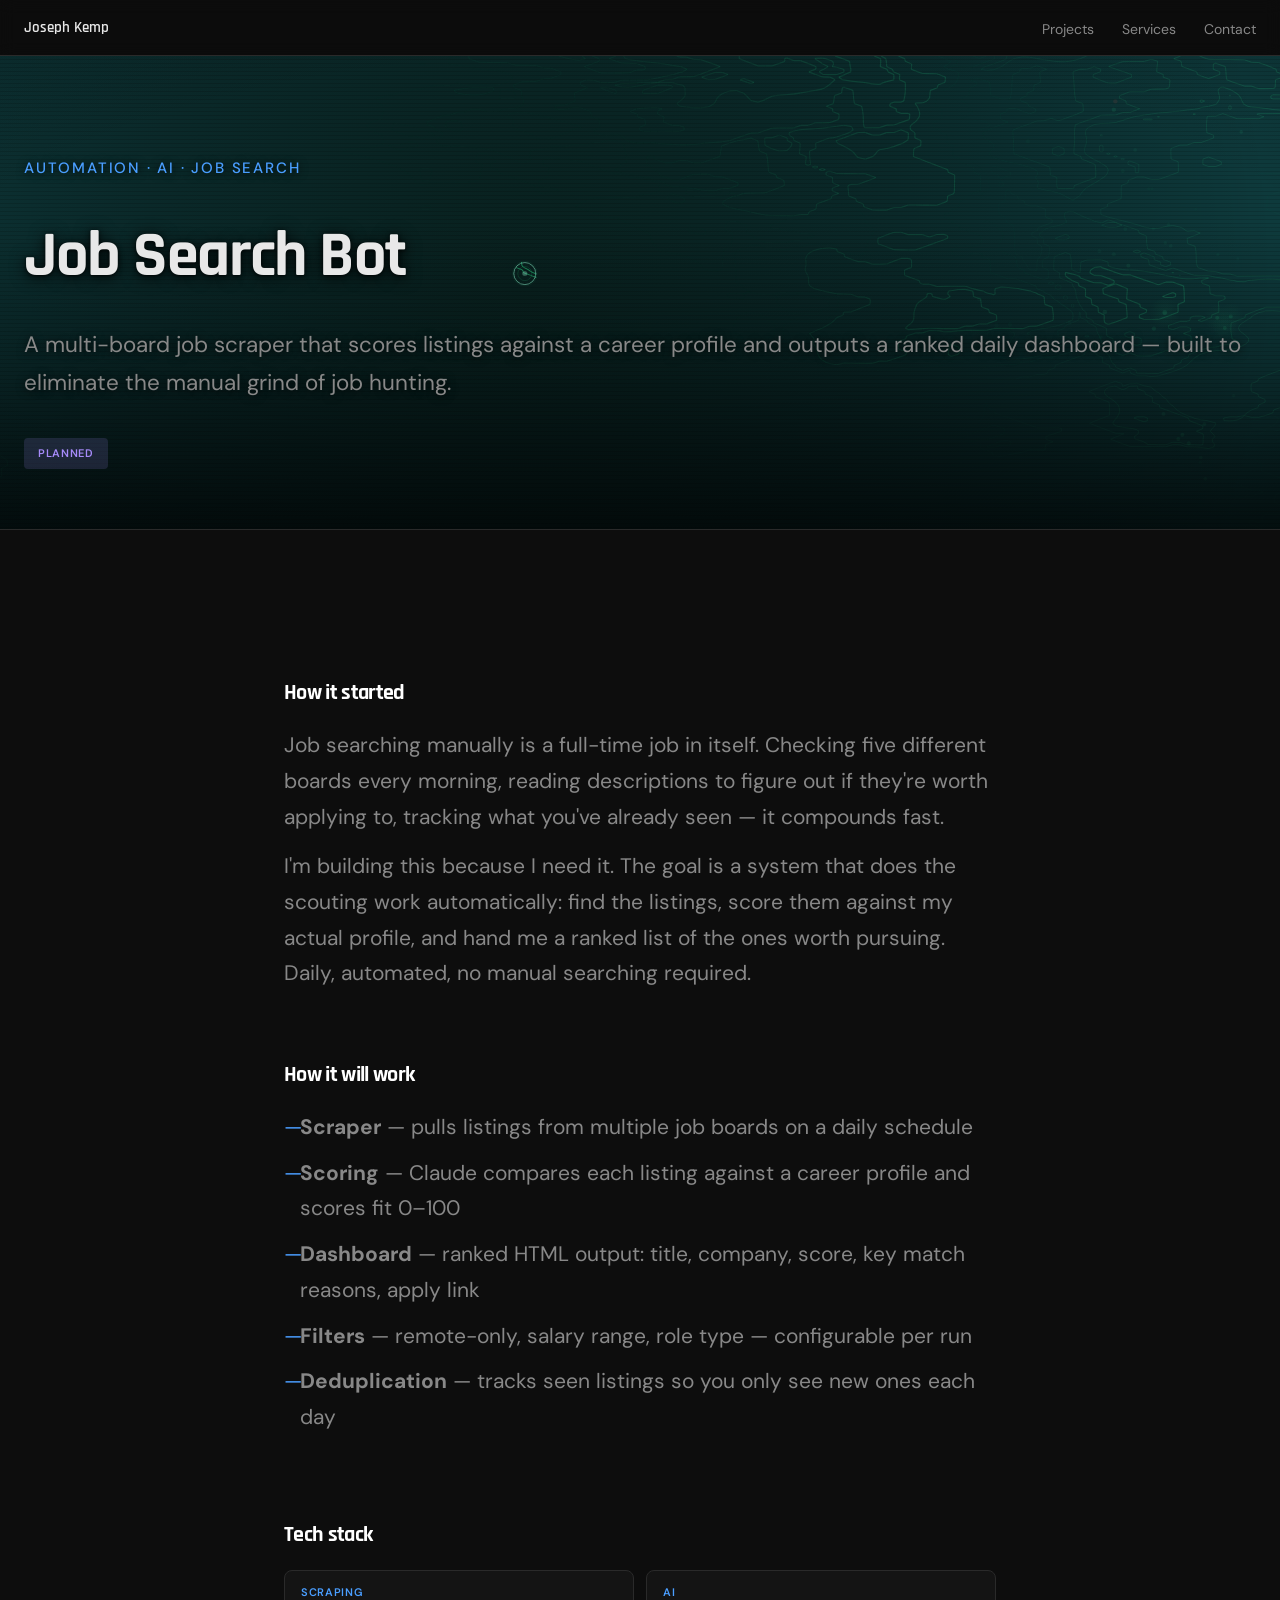
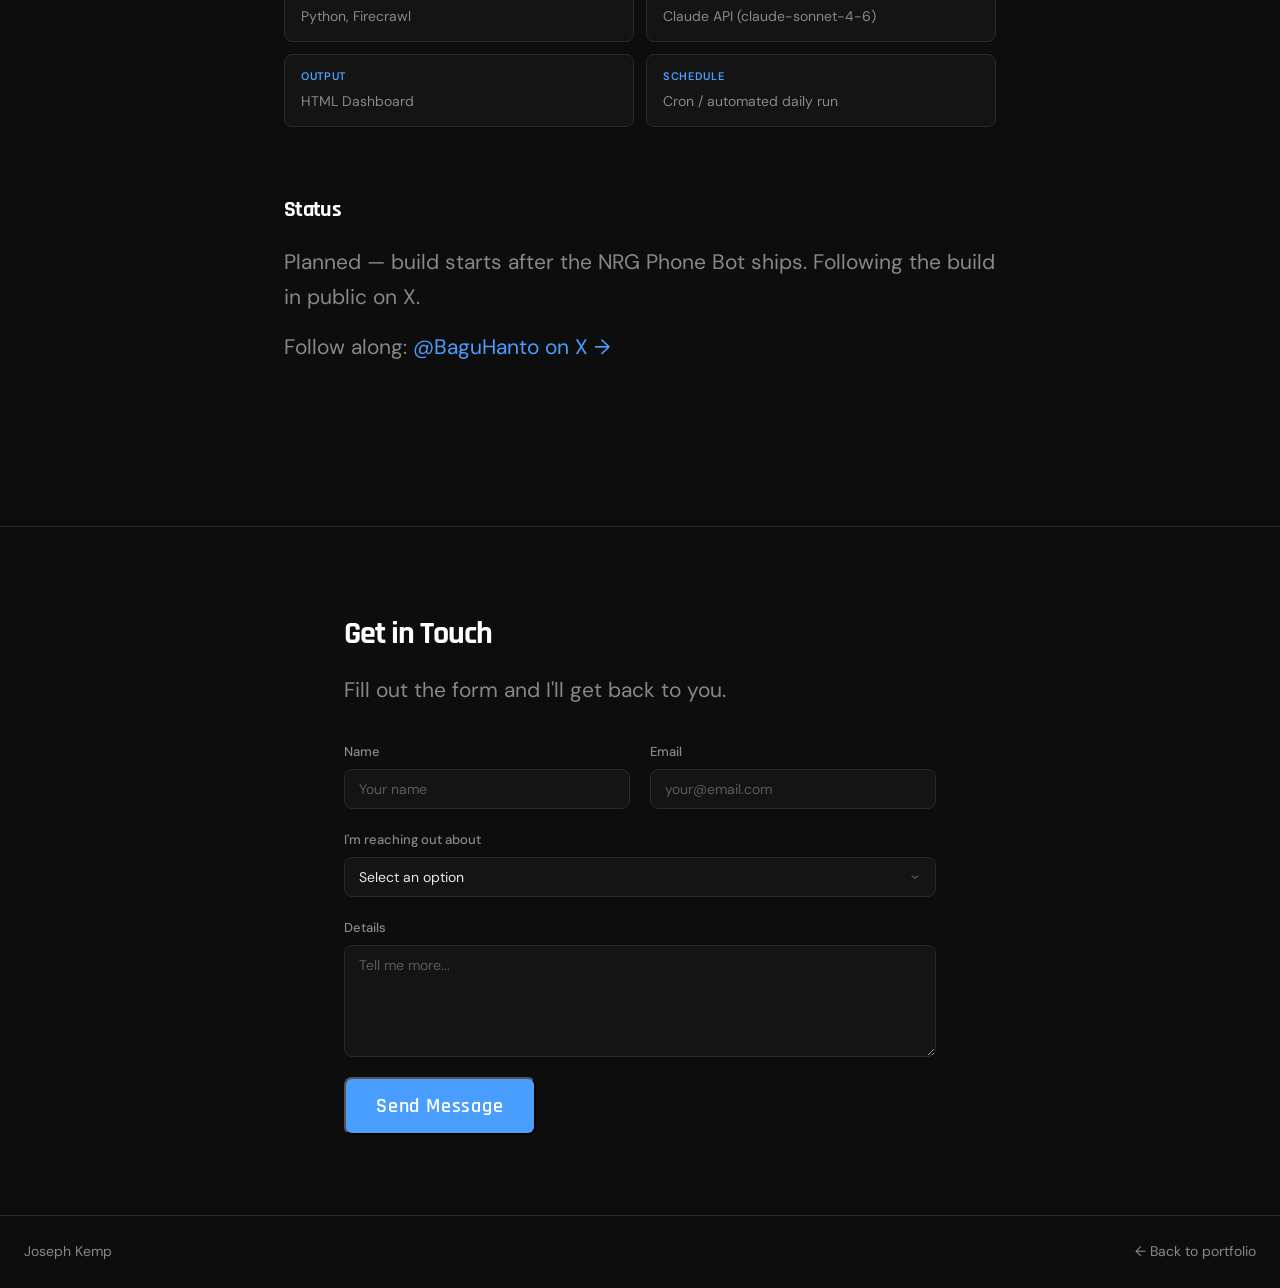
==== job-search-bot.html @ 1ccbf7fb "Initial commit — josephkemp.dev portfolio site" ====
<!DOCTYPE html>
<html lang="en">
<head>
  <meta charset="UTF-8" />
  <meta name="viewport" content="width=device-width, initial-scale=1.0" />
  <title>Job Search Bot</title>
  <link rel="stylesheet" href="style.css" />
</head>
<body>

  <!-- NAV -->
  <nav>
    <div class="container nav-inner">
      <span class="nav-name"><a href="index.html" style="color:inherit;text-decoration:none;">Joseph Kemp</a></span>
      <ul>
        <li><a href="index.html#projects">Projects</a></li>
        <li><a href="index.html#services">Services</a></li>
        <li><a href="index.html#contact">Contact</a></li>
      </ul>
    </div>
  </nav>

  <!-- HERO -->
  <section class="project-hero">
    <canvas id="jsb-hero-bg"></canvas>
    <div class="jsb-hero-scanlines"></div>
    <div class="jsb-hero-vignette"></div>
    <div class="project-hero-overlay"></div>
    <div class="container project-hero-content">
      <p class="hero-label">Automation · AI · Job Search</p>
      <h1>Job Search Bot</h1>
      <p class="hero-sub">A multi-board job scraper that scores listings against a career profile and outputs a ranked daily dashboard — built to eliminate the manual grind of job hunting.</p>
      <div class="hero-ctas">
        <span class="badge-inline planned">Planned</span>
      </div>
    </div>
  </section>

  <!-- JSB HERO BACKGROUND ENGINE -->
  <script>
/* ═══════════════════════════════════════════════════════════════════
   JOB SEARCH BOT — LIDAR TERRAIN HERO BACKGROUND
   Aerial sonar scan revealing procedural canyon terrain.
   ═══════════════════════════════════════════════════════════════════ */
(function () {

  const GRID_RES       = 180;
  const NUM_LEVELS     = 16;
  const PULSE_DURATION = 6200;
  const CLOUD_COUNT    = 200;
  const GREEN          = [50, 238, 150];
  const GREEN_LEAD     = [148, 255, 218];

  function g(a)  { return `rgba(${GREEN[0]},${GREEN[1]},${GREEN[2]},${Math.max(0,a)})`; }
  function gl(a) { return `rgba(${GREEN_LEAD[0]},${GREEN_LEAD[1]},${GREEN_LEAD[2]},${Math.max(0,a)})`; }

  const canvas = document.getElementById('jsb-hero-bg');
  const ctx    = canvas.getContext('2d');
  let W, H, maxRadius, pulseSource, pulseSpeed;
  let segments = [], cloudPoints = [];
  let pulseAge = 0;

  function fbm(x, y) {
    let h = 0, amp = 0.5, fx = x, fy = y;
    h += amp * Math.sin(fx*2.1+fy*1.3) * Math.cos(fx*1.7-fy*2.4); amp *= 0.52; fx*=2.1; fy*=2.1;
    h += amp * Math.sin(fx*2.1+fy*1.3) * Math.cos(fx*1.7-fy*2.4); amp *= 0.52; fx*=2.1; fy*=2.1;
    h += amp * Math.sin(fx*2.1+fy*1.3) * Math.cos(fx*1.7-fy*2.4); amp *= 0.52; fx*=2.1; fy*=2.1;
    h += amp * Math.sin(fx*2.1+fy*1.3) * Math.cos(fx*1.7-fy*2.4); amp *= 0.52; fx*=2.1; fy*=2.1;
    h += amp * Math.sin(fx*2.1+fy*1.3) * Math.cos(fx*1.7-fy*2.4);
    return h;
  }

  function terrainHeight(nx, ny) {
    const dx = 0.55 * fbm(nx * 1.4 + 1.7, ny * 1.4 + 9.2);
    const dy = 0.55 * fbm(nx * 1.4 + 8.3, ny * 1.4 + 2.8);
    let h = fbm(nx + dx, ny + dy);
    const steps = 7;
    const stepped = Math.round(h * steps) / steps;
    h = h * 0.35 + stepped * 0.65;
    const rt = nx * 0.9 - ny * 0.55 + 0.08;
    h -= 0.55 * Math.exp(-rt * rt * 10);
    const rt2 = nx * 0.4 + ny * 0.7 - 0.5;
    h -= 0.25 * Math.exp(-rt2 * rt2 * 18);
    return h;
  }

  const MS = [
    [],[[3,2]],[[1,2]],[[3,1]],[[0,1]],[[0,3],[1,2]],[[0,2]],[[0,3]],
    [[0,3]],[[0,2]],[[0,1],[2,3]],[[0,1]],[[3,1]],[[1,2]],[[3,2]],[],
  ];

  function edgePt(e, h00, h10, h11, h01, x0, y0, x1, y1, thr) {
    let ha, hb, ax, ay, bx, by;
    switch(e) {
      case 0: ha=h00;hb=h10;ax=x0;ay=y0;bx=x1;by=y0;break;
      case 1: ha=h10;hb=h11;ax=x1;ay=y0;bx=x1;by=y1;break;
      case 2: ha=h01;hb=h11;ax=x0;ay=y1;bx=x1;by=y1;break;
      case 3: ha=h00;hb=h01;ax=x0;ay=y0;bx=x0;by=y1;break;
    }
    const t = Math.max(0, Math.min(1, (thr - ha) / (hb - ha)));
    return [ax + t*(bx-ax), ay + t*(by-ay)];
  }

  function generateTerrain() {
    segments    = [];
    cloudPoints = [];
    const G = GRID_RES;
    const H_field = new Float32Array(G * G);
    let hMin = Infinity, hMax = -Infinity;
    for (let yi = 0; yi < G; yi++) {
      for (let xi = 0; xi < G; xi++) {
        const h = terrainHeight(xi/(G-1), yi/(G-1));
        H_field[yi*G + xi] = h;
        if (h < hMin) hMin = h;
        if (h > hMax) hMax = h;
      }
    }
    const hRange = hMax - hMin || 1;
    for (let i = 0; i < H_field.length; i++) H_field[i] = (H_field[i] - hMin) / hRange;
    const cW = W / (G-1), cH = H / (G-1);
    for (let li = 0; li < NUM_LEVELS; li++) {
      const thr   = (li + 0.5) / NUM_LEVELS;
      const depth = li / (NUM_LEVELS - 1);
      for (let yi = 0; yi < G-1; yi++) {
        for (let xi = 0; xi < G-1; xi++) {
          const h00 = H_field[yi*G + xi], h10 = H_field[yi*G + xi+1];
          const h11 = H_field[(yi+1)*G + xi+1], h01 = H_field[(yi+1)*G + xi];
          const cas = (h00>thr?8:0)|(h10>thr?4:0)|(h11>thr?2:0)|(h01>thr?1:0);
          const pairs = MS[cas];
          if (!pairs.length) continue;
          const x0=xi*cW, y0=yi*cH, x1=x0+cW, y1=y0+cH;
          for (const [e1,e2] of pairs) {
            const [ax,ay] = edgePt(e1, h00,h10,h11,h01, x0,y0,x1,y1, thr);
            const [bx,by] = edgePt(e2, h00,h10,h11,h01, x0,y0,x1,y1, thr);
            const mx=(ax+bx)*0.5, my=(ay+by)*0.5;
            const dist = Math.hypot(mx-pulseSource.x, my-pulseSource.y);
            segments.push({ x1:ax,y1:ay,x2:bx,y2:by, dist, depth });
          }
        }
      }
    }
    let attempts = 0;
    while (cloudPoints.length < CLOUD_COUNT && attempts < CLOUD_COUNT * 6) {
      attempts++;
      const x = W * (0.03 + Math.random() * 0.94), y = H * (0.03 + Math.random() * 0.94);
      const normH = (terrainHeight(x/W, y/H) - hMin) / hRange;
      if (Math.random() > normH + 0.25) continue;
      cloudPoints.push({ x, y, dist: Math.hypot(x-pulseSource.x, y-pulseSource.y),
        size: 0.8 + normH * 2.8, brightness: 0.5 + normH * 0.5, depth: normH,
        anomaly: Math.random() < 0.05 });
    }
  }

  function litAlpha(dist, age, fadeDuration) {
    const cycleAge = age % PULSE_DURATION;
    const passTime = dist / pulseSpeed;
    const cur = cycleAge >= passTime ? Math.max(0, 1 - (cycleAge - passTime) / fadeDuration) : 0;
    const prevElapsed = cycleAge + PULSE_DURATION - passTime;
    const prev = prevElapsed >= 0 ? Math.max(0, 1 - prevElapsed / fadeDuration) : 0;
    return Math.max(cur, prev);
  }

  function pulseRadius(age) { return pulseSpeed * (age % PULSE_DURATION); }

  function drawBackground() {
    ctx.fillStyle = '#0e3a3c';
    ctx.fillRect(0, 0, W, H);
    const rd = ctx.createRadialGradient(pulseSource.x, pulseSource.y, 0, pulseSource.x, pulseSource.y, maxRadius * 0.55);
    rd.addColorStop(0, 'rgba(6,22,18,0.7)'); rd.addColorStop(0.5, 'rgba(4,14,12,0.4)'); rd.addColorStop(1, 'rgba(0,0,0,0)');
    ctx.fillStyle = rd; ctx.fillRect(0, 0, W, H);
  }

  function drawContours(age) {
    for (const seg of segments) {
      const fade = seg.depth < 0.25 ? 1800 : seg.depth < 0.55 ? 3000 : seg.depth < 0.80 ? 4200 : 5500;
      const lit   = litAlpha(seg.dist, age, fade);
      const base  = seg.depth > 0.72 ? 0.014 : 0;
      const alpha = base + lit * (0.28 + seg.depth * 0.52);
      if (alpha < 0.005) continue;
      const haze = Math.max(0.25, 1 - seg.dist / maxRadius * 0.55);
      ctx.strokeStyle = g(alpha * haze);
      ctx.lineWidth   = 0.35 + seg.depth * 1.0;
      ctx.beginPath(); ctx.moveTo(seg.x1, seg.y1); ctx.lineTo(seg.x2, seg.y2); ctx.stroke();
    }
  }

  function drawPointCloud(age) {
    for (const pt of cloudPoints) {
      const fade  = 1800 + pt.depth * 3000;
      const lit   = litAlpha(pt.dist, age, fade);
      const alpha = lit * pt.brightness * 0.95;
      if (alpha < 0.008) continue;
      const haze  = Math.max(0.25, 1 - pt.dist / maxRadius * 0.45);
      const a     = alpha * haze;
      const isRed = pt.anomaly;
      const fill  = isRed ? `rgba(255,80,80,${Math.max(0,a)})` : g(a);
      const glowFn = isRed ? (ga) => `rgba(255,80,80,${Math.max(0,ga)})` : (ga) => g(ga);
      if (lit > 0.18) {
        const glow = ctx.createRadialGradient(pt.x, pt.y, 0, pt.x, pt.y, pt.size * 5);
        glow.addColorStop(0, glowFn(a * (isRed ? 0.6 : 0.45))); glow.addColorStop(1, glowFn(0));
        ctx.fillStyle = glow; ctx.beginPath(); ctx.arc(pt.x, pt.y, pt.size * 5, 0, Math.PI * 2); ctx.fill();
      }
      ctx.fillStyle = fill; ctx.beginPath(); ctx.arc(pt.x, pt.y, pt.size * 0.75, 0, Math.PI * 2); ctx.fill();
    }
  }

  function drawPulseRing(age) {
    const r    = pulseRadius(age);
    const life = 1 - r / maxRadius;
    if (r < 2 || life < 0.01) return;
    const trailW = Math.min(r * 0.12, 40);
    const wake = ctx.createRadialGradient(pulseSource.x, pulseSource.y, Math.max(0, r - trailW * 2.2), pulseSource.x, pulseSource.y, r + 2);
    wake.addColorStop(0, g(0)); wake.addColorStop(0.6, g(0.022 * life)); wake.addColorStop(0.88, g(0.06 * life)); wake.addColorStop(1, g(0));
    ctx.fillStyle = wake;
    ctx.beginPath(); ctx.arc(pulseSource.x, pulseSource.y, r + 2, 0, Math.PI * 2);
    ctx.arc(pulseSource.x, pulseSource.y, Math.max(0, r - trailW * 2.2), 0, Math.PI * 2, true); ctx.fill();
    ctx.strokeStyle = gl(0.55 * life); ctx.lineWidth = 1.0;
    ctx.beginPath(); ctx.arc(pulseSource.x, pulseSource.y, r, 0, Math.PI * 2); ctx.stroke();
    if (r > 30) {
      ctx.strokeStyle = g(0.08 * life); ctx.lineWidth = 0.5;
      ctx.beginPath(); ctx.arc(pulseSource.x, pulseSource.y, r - 14, 0, Math.PI * 2); ctx.stroke();
    }
    const srcAlpha = 0.4 + 0.4 * Math.abs(Math.sin(age * 0.003));
    ctx.fillStyle = gl(srcAlpha * 0.8); ctx.beginPath(); ctx.arc(pulseSource.x, pulseSource.y, 2.5, 0, Math.PI * 2); ctx.fill();
    ctx.strokeStyle = g(srcAlpha * 0.4); ctx.lineWidth = 0.8;
    ctx.beginPath(); ctx.arc(pulseSource.x, pulseSource.y, 7, 0, Math.PI * 2); ctx.stroke();
  }

  let grainOffscreen, grainCtx2d, grainTick = 0;

  function initGrain() {
    grainOffscreen = document.createElement('canvas');
    grainOffscreen.width = grainOffscreen.height = 256;
    grainCtx2d = grainOffscreen.getContext('2d');
  }

  function drawGrain() {
    grainTick++;
    if (grainTick % 4 !== 0) return;
    const id = grainCtx2d.createImageData(256, 256);
    const d  = id.data;
    for (let i = 0; i < d.length; i += 4) { const v = Math.random() * 255; d[i]=d[i+1]=d[i+2]=v; d[i+3]=Math.random()*10; }
    grainCtx2d.putImageData(id, 0, 0);
    ctx.save(); ctx.globalAlpha = 0.03;
    ctx.fillStyle = ctx.createPattern(grainOffscreen, 'repeat');
    ctx.fillRect(0, 0, W, H); ctx.restore();
  }

  let last = 0;

  function frame(ts) {
    const dt = Math.min(ts - last, 50); last = ts; pulseAge += dt;
    drawBackground(); drawContours(pulseAge); drawPointCloud(pulseAge); drawPulseRing(pulseAge); drawGrain();
    requestAnimationFrame(frame);
  }

  function init() {
    W = canvas.width  = canvas.offsetWidth  || window.innerWidth;
    H = canvas.height = canvas.offsetHeight || window.innerHeight;
    maxRadius   = Math.hypot(W, H);
    pulseSource = { x: W * 0.41, y: H * 0.46 };
    pulseSpeed  = maxRadius / PULSE_DURATION;
    generateTerrain();
  }

  window.addEventListener('resize', () => { init(); pulseAge = 0; });
  initGrain();
  init();
  requestAnimationFrame(ts => { last = ts; requestAnimationFrame(frame); });

})();
  </script>

  <!-- CONTENT -->
  <section>
    <div class="container project-content">
      <div class="project-section">
        <h2>How it started</h2>
        <p>Job searching manually is a full-time job in itself. Checking five different boards every morning, reading descriptions to figure out if they're worth applying to, tracking what you've already seen — it compounds fast.</p>
        <p>I'm building this because I need it. The goal is a system that does the scouting work automatically: find the listings, score them against my actual profile, and hand me a ranked list of the ones worth pursuing. Daily, automated, no manual searching required.</p>
      </div>

      <div class="project-section">
        <h2>How it will work</h2>
        <ul class="project-list">
          <li><strong>Scraper</strong> — pulls listings from multiple job boards on a daily schedule</li>
          <li><strong>Scoring</strong> — Claude compares each listing against a career profile and scores fit 0–100</li>
          <li><strong>Dashboard</strong> — ranked HTML output: title, company, score, key match reasons, apply link</li>
          <li><strong>Filters</strong> — remote-only, salary range, role type — configurable per run</li>
          <li><strong>Deduplication</strong> — tracks seen listings so you only see new ones each day</li>
        </ul>
      </div>

      <div class="project-section">
        <h2>Tech stack</h2>
        <div class="stack-grid">
          <div class="stack-item"><span class="stack-label">Scraping</span><span>Python, Firecrawl</span></div>
          <div class="stack-item"><span class="stack-label">AI</span><span>Claude API (claude-sonnet-4-6)</span></div>
          <div class="stack-item"><span class="stack-label">Output</span><span>HTML Dashboard</span></div>
          <div class="stack-item"><span class="stack-label">Schedule</span><span>Cron / automated daily run</span></div>
        </div>
      </div>

      <div class="project-section">
        <h2>Status</h2>
        <p>Planned — build starts after the NRG Phone Bot ships. Following the build in public on X.</p>
        <p>Follow along: <a href="https://x.com/BaguHanto" target="_blank" rel="noopener">@BaguHanto on X →</a></p>
      </div>
    </div>
  </section>

  <!-- CONTACT -->
  <section id="contact" style="border-top: 1px solid var(--border);">
    <div class="container contact-container">
      <h2>Get in Touch</h2>
      <p>Fill out the form and I'll get back to you.</p>
      <form class="contact-form" name="contact" method="POST" data-netlify="true">
        <input type="hidden" name="form-name" value="contact" />
        <input type="hidden" name="page" value="job-search-bot" />
        <div class="form-row">
          <div class="form-group">
            <label for="name">Name</label>
            <input type="text" id="name" name="name" placeholder="Your name" required />
          </div>
          <div class="form-group">
            <label for="email">Email</label>
            <input type="email" id="email" name="email" placeholder="your@email.com" required />
          </div>
        </div>
        <div class="form-group">
          <label for="subject">I'm reaching out about</label>
          <select id="subject" name="subject" required>
            <option value="" disabled selected>Select an option</option>
            <option value="it-role">Remote IT role opportunity</option>
            <option value="ai-build">Custom AI build</option>
            <option value="consulting">AI/Automation consulting</option>
            <option value="other">Something else</option>
          </select>
        </div>
        <div class="form-group">
          <label for="message">Details</label>
          <textarea id="message" name="message" rows="5" placeholder="Tell me more..." required></textarea>
        </div>
        <button type="submit" class="btn btn-primary">Send Message</button>
      </form>
    </div>
  </section>

  <!-- FOOTER -->
  <footer>
    <div class="container footer-inner">
      <span class="footer-name">Joseph Kemp</span>
      <div class="footer-links">
        <a href="index.html">← Back to portfolio</a>
      </div>
    </div>
  </footer>

</body>
</html>
---- style.css ----
@import url('https://fonts.googleapis.com/css2?family=Rajdhani:wght@500;600;700&family=DM+Sans:ital,opsz,wght@0,9..40,300;0,9..40,400;0,9..40,500;1,9..40,400&display=swap');

/* ── Reset & Base ── */
*, *::before, *::after { box-sizing: border-box; margin: 0; padding: 0; }

:root {
  --bg:        #0d0d0d;
  --bg2:       #141414;
  --bg3:       #1a1a1a;
  --border:    #2a2a2a;
  --text:      #e8e8e8;
  --muted:     #888;
  --accent:    #4a9eff;
  --accent2:   #2d7dd2;
  --green:     #3ecf8e;
  --yellow:    #f0b429;
  --purple:    #a78bfa;
  --radius:    8px;
  --max:       1400px;
}


html { scroll-behavior: smooth; }

body {
  background: var(--bg);
  color: var(--text);
  font-family: 'DM Sans', -apple-system, sans-serif;
  font-size: 21px;
  line-height: 1.7;
}

h1, h2, h3, h4, .nav-name {
  font-family: 'Rajdhani', sans-serif;
}

a { color: var(--accent); text-decoration: none; }
a:hover { text-decoration: underline; }
a.card-fullbleed:hover, a.card-fullbleed:hover * { text-decoration: none; }

.container {
  max-width: var(--max);
  margin: 0 auto;
  padding: 0 24px;
}

/* ── Nav ── */
nav {
  position: sticky;
  top: 0;
  z-index: 100;
  background: rgba(13,13,13,0.92);
  backdrop-filter: blur(8px);
  transition: background 0.3s;
  border-bottom: 1px solid var(--border);
  height: 56px;
}

.nav-inner {
  display: flex;
  align-items: center;
  justify-content: space-between;
  height: 100%;
}

.nav-name {
  font-weight: 600;
  font-size: 15px;
  color: var(--text);
}

nav ul {
  list-style: none;
  display: flex;
  gap: 28px;
}

nav ul a {
  color: var(--muted);
  font-size: 14px;
  transition: color 0.15s;
}

nav ul a:hover {
  color: var(--text);
  text-decoration: none;
}

/* ── Hero ── */
#hero {
  position: relative;
  min-height: 88vh;
  display: flex;
  align-items: center;
  justify-content: center;
  padding: 80px 24px;
  overflow: hidden;
}

#hero::before {
  content: '';
  position: absolute;
  inset: 0;
  background: linear-gradient(
    to top,
    rgba(0,0,0,0.72) 0%,
    rgba(0,0,0,0.28) 35%,
    transparent 65%
  );
  pointer-events: none;
  z-index: 1;
}

#hero::after {
  content: '';
  position: absolute;
  inset: 0;
  background-image: url("data:image/svg+xml,%3Csvg xmlns='http://www.w3.org/2000/svg' width='300' height='300'%3E%3Cfilter id='n'%3E%3CfeTurbulence type='fractalNoise' baseFrequency='0.85' numOctaves='4' stitchTiles='stitch'/%3E%3C/filter%3E%3Crect width='300' height='300' filter='url(%23n)' opacity='0.035'/%3E%3C/svg%3E");
  background-repeat: repeat;
  pointer-events: none;
  z-index: 0;
  opacity: 0.6;
}

#particle-canvas {
  position: absolute;
  inset: 0;
  width: 100%;
  height: 100%;
  z-index: 0;
  opacity: 0.85;
}

.hero-content {
  position: relative;
  z-index: 2;
  text-align: center;
  max-width: 900px;
}

.hero-label {
  font-size: 15px;
  letter-spacing: 0.12em;
  text-transform: uppercase;
  color: var(--accent);
  margin-bottom: 20px;
  font-weight: 500;
  font-family: 'DM Sans', sans-serif;
  text-shadow: 0 1px 8px rgba(0,0,0,0.9);
}

.hero-content h1 {
  font-size: clamp(3.5rem, 8vw, 6.5rem);
  font-weight: 800;
  line-height: 1.05;
  letter-spacing: -0.03em;
  margin-bottom: 20px;
  color: var(--text);
  text-shadow: 0 2px 16px rgba(0,0,0,0.9), 0 1px 4px rgba(0,0,0,0.8);
}

.hero-sub {
  font-size: 1.4rem;
  color: var(--muted);
  margin-bottom: 36px;
  text-shadow: 0 1px 8px rgba(0,0,0,0.85);
}

.hero-ctas {
  display: flex;
  gap: 14px;
  flex-wrap: wrap;
  justify-content: center;
}

/* ── Buttons ── */
.btn {
  display: inline-block;
  padding: 14px 30px;
  border-radius: var(--radius);
  font-size: 20px;
  font-weight: 600;
  font-family: 'Rajdhani', sans-serif;
  letter-spacing: 0.04em;
  transition: background 0.15s, color 0.15s, border-color 0.15s, box-shadow 0.15s, transform 0.15s;
  cursor: pointer;
}

.btn:focus-visible {
  outline: 2px solid var(--accent);
  outline-offset: 3px;
}

.btn-primary:active,
.btn-secondary:active {
  transform: translateY(1px);
}

.btn-primary {
  background: var(--accent);
  color: #fff;
}

.btn-primary:hover {
  background: var(--accent2);
  text-decoration: none;
}

.btn-secondary {
  background: transparent;
  color: var(--text);
  border: 1px solid var(--border);
}

.btn-secondary:hover {
  border-color: var(--accent);
  color: var(--accent);
  text-decoration: none;
}

/* ── Sections ── */
section {
  padding: 80px 0;
}

section + section {
  border-top: 1px solid var(--border);
}

h2 {
  font-size: 2rem;
  font-weight: 700;
  letter-spacing: -0.03em;
  margin-bottom: 12px;
  color: #fff;
}

.section-sub {
  color: var(--muted);
  margin-bottom: 40px;
}

/* ── About ── */
.about-grid {
  display: grid;
  grid-template-columns: 1fr 1fr;
  gap: 48px;
  align-items: start;
  margin-top: 32px;
}

.about-text p {
  color: var(--muted);
  margin-bottom: 16px;
}

.about-text p:last-child { margin-bottom: 0; }

.skills-pills {
  display: flex;
  flex-direction: column;
  gap: 24px;
  padding-top: 4px;
}

.skill-group { display: flex; flex-direction: column; gap: 10px; }

.skill-group-label {
  font-size: 11px;
  font-weight: 600;
  letter-spacing: 0.1em;
  text-transform: uppercase;
  color: var(--muted);
}

.skill-group-tags {
  display: flex;
  flex-wrap: wrap;
  gap: 8px;
}

.skill-tag {
  padding: 5px 13px;
  border-radius: 20px;
  border: 1px solid var(--border);
  font-size: 16px;
  font-weight: 500;
  letter-spacing: 0.03em;
  color: var(--text);
  background: var(--bg2);
  transition: border-color 0.18s, color 0.18s;
  cursor: default;
  user-select: none;
}

.skill-tag:hover {
  border-color: rgba(74, 158, 255, 0.45);
  color: var(--accent);
}

.skill-tag.skill-primary {
  border-color: rgba(74, 158, 255, 0.5);
  color: var(--accent);
  background: rgba(74, 158, 255, 0.07);
}

/* ── Projects ── */
.projects-grid {
  display: grid;
  grid-template-columns: repeat(auto-fit, minmax(300px, 1fr));
  gap: 20px;
  margin-top: 32px;
}

.card {
  background: var(--bg2);
  border: 1px solid rgba(74,158,255,0.28);
  border-radius: var(--radius);
  overflow: hidden;
  display: flex;
  flex-direction: column;
  transition: border-color 0.2s, transform 0.2s, box-shadow 0.2s;
  cursor: pointer;
  box-shadow:
    0 2px 4px rgba(0,0,0,0.3),
    0 8px 20px rgba(0,0,0,0.35),
    0 0 0 1px rgba(74,158,255,0.04);
  text-decoration: none;
  color: inherit;
}

.card:hover {
  border-color: var(--accent);
  transform: translateY(-3px);
  box-shadow:
    0 4px 8px rgba(0,0,0,0.35),
    0 16px 40px rgba(0,0,0,0.5),
    0 0 0 1px rgba(74,158,255,0.14),
    0 0 30px rgba(74,158,255,0.07);
}


.card-header {
  display: flex;
  align-items: center;
  justify-content: space-between;
  padding: 12px 16px;
  position: relative;
  z-index: 2;
}

.card-status {
  font-size: 11px;
  font-weight: 600;
  text-transform: uppercase;
  letter-spacing: 0.06em;
  padding: 3px 8px;
  border-radius: 4px;
}

.card-status.live     { background: rgba(62,207,142,0.15);  color: var(--green);  }
.card-status.building { background: rgba(240,180,41,0.15);  color: var(--yellow); }
.card-status.planned  { background: rgba(167,139,250,0.15); color: var(--purple); }
.card-status.preview  { background: rgba(74,158,255,0.15);  color: var(--accent); }

.card-tag {
  font-size: 12px;
  color: var(--muted);
}

/* ── Card Visual Area ── */
.card-visual {
  position: relative;
  height: 160px;
  overflow: hidden;
  display: flex;
  align-items: center;
  justify-content: center;
}

/* RIGGS visual — neural node grid */
.riggs-visual {
  background: linear-gradient(135deg, #0a1628 0%, #0d1f3c 100%);
  flex-direction: column;
  gap: 12px;

  /* SVG CSS vars — dark mode */
  --svg-bg-center:  #0d1f3c;
  --svg-bg-edge:    #0a1628;
  --svg-grid:       rgba(74,158,255,0.08);
  --svg-accent:     rgba(74,158,255,0.9);
  --svg-ring:       rgba(74,158,255,0.2);
  --svg-line:       rgba(74,158,255,0.35);
  --svg-line-dim:   rgba(74,158,255,0.15);
  --svg-node:       rgba(13,31,60,0.8);
}

/* Site visual — purple */
.site-visual {
  background: linear-gradient(135deg, #130824 0%, #0b0118 100%);
  --svg-bg-center: #130824;
  --svg-bg-edge:   #0b0118;
  --svg-accent:    rgba(168,85,247,0.9);
  --site-rgb:      168, 85, 247;
}


/* Site card layout animations */
@keyframes site-3col {
  0%, 15%  { opacity: 1 }
  25%, 80% { opacity: 0 }
  90%, 100%{ opacity: 1 }
}
@keyframes site-2col {
  0%, 22%  { opacity: 0 }
  32%, 48% { opacity: 1 }
  58%, 100%{ opacity: 0 }
}
@keyframes site-1col {
  0%, 53%  { opacity: 0 }
  63%, 72% { opacity: 1 }
  82%, 100%{ opacity: 0 }
}
.site-layout {
  animation-duration: 10s;
  animation-timing-function: ease-in-out;
  animation-iteration-count: infinite;
}
.site-layout-3col { animation-name: site-3col; }
.site-layout-2col { animation-name: site-2col; }
.site-layout-1col { animation-name: site-1col; }


.riggs-svg {
  position: absolute;
  inset: 0;
  width: 100%;
  height: 100%;
  display: block;
}

.visual-lines {
  display: flex;
  flex-direction: column;
  gap: 8px;
  width: 80%;
}

.visual-lines span {
  display: block;
  height: 1px;
  background: linear-gradient(90deg, transparent, rgba(74,158,255,0.4), transparent);
  animation: pulse-line 2.5s ease-in-out infinite;
}

.visual-lines span:nth-child(2) { animation-delay: 0.4s; }
.visual-lines span:nth-child(3) { animation-delay: 0.8s; }
.visual-lines span:nth-child(4) { animation-delay: 1.2s; }
.visual-lines span:nth-child(5) { animation-delay: 1.6s; }

@keyframes pulse-line {
  0%, 100% { opacity: 0.2; }
  50%       { opacity: 0.8; }
}

.visual-nodes {
  display: flex;
  gap: 16px;
}

.node {
  width: 10px;
  height: 10px;
  border-radius: 50%;
  background: rgba(74,158,255,0.2);
  border: 1px solid rgba(74,158,255,0.3);
}

.node.active {
  background: rgba(74,158,255,0.7);
  border-color: rgba(74,158,255,0.9);
  box-shadow: 0 0 8px rgba(74,158,255,0.5);
  animation: node-pulse 1.8s ease-in-out infinite;
}

.node:nth-child(2) { animation-delay: 0.6s; }
.node:nth-child(4) { animation-delay: 1.2s; }

@keyframes node-pulse {
  0%, 100% { box-shadow: 0 0 4px rgba(74,158,255,0.3); }
  50%       { box-shadow: 0 0 12px rgba(74,158,255,0.8); }
}

/* Log Analyzer visual — scrolling log lines */
.log-visual {
  background: linear-gradient(135deg, #0d1a0d 0%, #111f11 100%);
  padding: 12px 16px;
  align-items: flex-start;
  flex-direction: column;
  gap: 6px;
}

.log-lines {
  display: flex;
  flex-direction: column;
  gap: 5px;
  width: 100%;
  font-family: 'Courier New', Courier, monospace;
  font-size: 11px;
}

.log-line {
  padding: 2px 6px;
  border-radius: 2px;
  white-space: nowrap;
  overflow: hidden;
  text-overflow: ellipsis;
}

.log-line.normal { color: rgba(100,200,100,0.7); }
.log-line.warn   { color: rgba(240,180,41,0.9);  background: rgba(240,180,41,0.05); }
.log-line.error  { color: rgba(255,80,80,0.9);   background: rgba(255,80,80,0.08);  }

/* Job Search Bot visual — radar */
.bot-visual {
  background: linear-gradient(135deg, #0d0d1a 0%, #111128 100%);
  padding: 16px 20px;
  align-items: center;
  justify-content: center;
  --bot-rgb:    62,207,142;
  --bot-bg-c:   #0a1a0a;
  --bot-bg-e:   #060d06;
  --blip-glow:  rgba(62,207,142,0.9);
}


.news-visual {
  background: #0d0800;
  --svg-bg-center: #1a1000;
  --svg-bg-edge:   #0d0800;
  --svg-accent:    rgba(255,170,0,0.9);
}


.rank-list {
  display: flex;
  flex-direction: column;
  gap: 10px;
  width: 80%;
  position: relative;
  z-index: 1;
}

.rank-item {
  display: flex;
  align-items: center;
  gap: 8px;
}

.rank-num {
  font-family: 'Courier New', Courier, monospace;
  font-size: 10px;
  color: var(--muted);
  min-width: 20px;
}

.rank-bar {
  height: 6px;
  border-radius: 3px;
  background: linear-gradient(90deg, rgba(167,139,250,0.8), rgba(74,158,255,0.6));
  flex-shrink: 0;
}

.rank-score {
  font-family: 'Courier New', Courier, monospace;
  font-size: 10px;
  color: var(--muted);
  min-width: 24px;
  text-align: right;
}

/* ── Full-bleed card ── */
.card-fullbleed {
  padding: 0;
}

.card-fullbleed .card-visual {
  height: 280px;
  width: 100%;
  position: relative;
}

.card-header-overlay {
  position: absolute;
  bottom: 0;
  left: 0;
  right: 0;
  padding: 12px 16px;
  z-index: 4;
}

.card-title-overlay {
  position: absolute;
  top: 0;
  left: 0;
  right: 0;
  padding: 14px 16px;
  background: none;
  z-index: 4;
  display: flex;
  align-items: flex-start;
  justify-content: space-between;
}

.card-title-overlay h3 {
  font-size: 1.2rem;
  font-weight: 600;
  color: #fff;
  margin: 0;
}


.card-gh-link {
  font-size: 17px;
  font-weight: 500;
  color: var(--accent);
  opacity: 0;
  transition: opacity 0.25s ease;
  text-decoration: none;
  white-space: nowrap;
}

.card-gh-link:hover { text-decoration: underline; }

.card-fullbleed:hover .card-gh-link { opacity: 1; }

.card-hover-overlay {
  position: absolute;
  inset: 0;
  padding: 58px 16px 48px;
  background: rgba(8,16,32,0.90);
  opacity: 0;
  transition: opacity 0.25s ease;
  z-index: 3;
  display: flex;
  flex-direction: column;
  gap: 10px;
  justify-content: flex-start;
}

.card-hover-overlay p {
  font-size: 15px;
  color: rgba(255,255,255,0.85);
  line-height: 1.55;
}

.card-fullbleed:hover .card-hover-overlay { opacity: 1; }

.card-hover-overlay .card-stack span {
  background: rgba(255,255,255,0.1);
  border-color: rgba(255,255,255,0.2);
  color: rgba(255,255,255,0.8);
}

/* ── Card Body + Hover ── */
.card-body {
  position: relative;
  padding: 16px;
  flex: 1;
}

.card-body h3 {
  font-size: 1.1rem;
  font-weight: 600;
  color: var(--text);
  transition: opacity 0.25s;
}

.card-hover-desc {
  position: absolute;
  inset: 0;
  padding: 16px;
  background: var(--bg2);
  opacity: 0;
  transition: opacity 0.25s ease;
  display: flex;
  flex-direction: column;
  gap: 10px;
}

.card:hover .card-hover-desc { opacity: 1; }
.card:hover .card-body h3    { opacity: 0; }

.card-hover-desc p {
  font-size: 15px;
  color: var(--muted);
  line-height: 1.55;
}

.card-stack {
  display: flex;
  flex-wrap: wrap;
  gap: 6px;
}

.card-stack span {
  background: var(--bg3);
  border: 1px solid var(--border);
  color: var(--muted);
  font-size: 11px;
  padding: 2px 8px;
  border-radius: 4px;
}

.card-links {
  margin-top: auto;
}

.card-links a {
  font-size: 13px;
  font-weight: 500;
}

.card-link-btn {
  display: inline-block;
  font-size: 12px;
  font-weight: 600;
  padding: 0.3rem 0.75rem;
  border: 1px solid rgba(255,255,255,0.3);
  border-radius: 4px;
  color: #fff;
  text-decoration: none;
  margin-right: 0.5rem;
  margin-top: 0.75rem;
  cursor: pointer;
  transition: background 0.15s, border-color 0.15s;
}
.card-link-btn:hover {
  background: rgba(255,255,255,0.15);
  border-color: rgba(255,255,255,0.6);
}

.coming-soon {
  font-size: 13px;
  color: var(--muted);
}

/* ── RIGGS SVG Animations ── */

/* Outer ring slow rotation */
.riggs-ring {
  transform-box: view-box;
  transform-origin: 180px 140px;
  animation: ring-rotate 24s linear infinite;
}
@keyframes ring-rotate {
  from { transform: rotate(0deg); }
  to   { transform: rotate(360deg); }
}

/* Broadcast rings pulse outward from center */
.riggs-broadcast {
  transform-box: view-box;
  transform-origin: 180px 140px;
  animation: broadcast 3s ease-out infinite;
}
.riggs-broadcast-1 { animation-delay: 0s; }
.riggs-broadcast-2 { animation-delay: 1s; }
.riggs-broadcast-3 { animation-delay: 2s; }
@keyframes broadcast {
  0%   { transform: scale(1);  opacity: 0.7; }
  100% { transform: scale(9);  opacity: 0;   }
}

/* Satellite nodes pulse in sequence */
.riggs-sat {
  animation: sat-glow 3.6s ease-in-out infinite;
}
.riggs-sat-1 { animation-delay: 0s;    }
.riggs-sat-2 { animation-delay: 0.6s;  }
.riggs-sat-3 { animation-delay: 1.2s;  }
.riggs-sat-4 { animation-delay: 1.8s;  }
.riggs-sat-5 { animation-delay: 2.4s;  }
.riggs-sat-6 { animation-delay: 3.0s;  }
@keyframes sat-glow {
  0%, 80%, 100% { opacity: 0.6; }
  10%            { opacity: 1;   filter: drop-shadow(0 0 4px var(--svg-accent)); }
}

/* Data flow along connection lines */
.riggs-flow {
  stroke-dasharray: 4 36;
  animation: data-flow 2.4s linear infinite;
}
.riggs-flow-1 { animation-delay: 0s;    }
.riggs-flow-2 { animation-delay: 0.4s;  }
.riggs-flow-3 { animation-delay: 0.8s;  }
.riggs-flow-4 { animation-delay: 1.2s;  }
.riggs-flow-5 { animation-delay: 1.6s;  }
.riggs-flow-6 { animation-delay: 2.0s;  }
@keyframes data-flow {
  from { stroke-dashoffset: 40; }
  to   { stroke-dashoffset: 0;  }
}

/* ── CPU Chip Animations ── */

.chip-body {
  animation: chip-glow 3s ease-in-out infinite;
}
@keyframes chip-glow {
  0%, 100% { opacity: 0.9; }
  50%       { opacity: 1; filter: drop-shadow(0 0 6px var(--svg-accent)); }
}

.chip-upload {
  animation: stream-flow 1.6s linear infinite;
}
.chip-upload-1 { animation-delay: 0s; }
.chip-upload-2 { animation-delay: 0.25s; }
.chip-upload-3 { animation-delay: 0.5s; }

.chip-download {
  animation: stream-flow 2s linear infinite;
}
.chip-download-1 { animation-delay: 0s; }
.chip-download-2 { animation-delay: 0.35s; }
.chip-download-3 { animation-delay: 0.7s; }

@keyframes stream-flow {
  from { stroke-dashoffset: 48; }
  to   { stroke-dashoffset: 0; }
}

/* ── Log Analyzer Animations ── */

.log-visual {
  position: relative;
}

/* Error line pulse */
.log-line.error {
  animation: error-pulse 2.5s ease-in-out infinite;
}
@keyframes error-pulse {
  0%, 100% { background: rgba(255,80,80,0.08); }
  50%       { background: rgba(255,80,80,0.22); }
}

/* Warn line subtle pulse */
.log-line.warn {
  animation: warn-pulse 3s ease-in-out infinite;
  animation-delay: 0.8s;
}
@keyframes warn-pulse {
  0%, 100% { background: transparent; }
  50%       { background: rgba(240,180,41,0.1); }
}

/* Radar blip pulse — synced to sweep rotation (4s cycle) */
.blip {
  animation: blip-hit 4s linear infinite;
  transform-box: fill-box;
  transform-origin: center center;
}
.blip-1 { animation-delay: -1.51s; } /* hits at 224° → 2.49s into cycle */
.blip-2 { animation-delay: -3.5s;  } /* hits at  45° → 0.5s  into cycle */
.blip-3 { animation-delay: -3.85s; } /* hits at  13° → 0.15s into cycle */

@keyframes blip-hit {
  0%   { filter: hue-rotate(-153deg) drop-shadow(0 0 10px rgba(255,80,80,0.9)); opacity: 1;    }
  6%   { filter: hue-rotate(-153deg) drop-shadow(0 0 4px  rgba(255,80,80,0.7)); opacity: 0.9;  }
  18%  { filter: hue-rotate(0deg);                                               opacity: 0.75; }
  100% { filter: none;                                                            opacity: 0.65; }
}

/* Radar sweep animation */
.radar-sweep-group {
  transform-box: view-box;
  transform-origin: 180px 140px;
  animation: radar-spin 4s linear infinite;
}
@keyframes radar-spin {
  from { transform: rotate(0deg); }
  to   { transform: rotate(360deg); }
}

/* Terminal cursor blink */
.terminal-cursor {
  animation: cursor-blink 1s step-end infinite;
}
@keyframes cursor-blink {
  0%, 100% { opacity: 1; }
  50%       { opacity: 0; }
}

.coming-soon-label {
  font-size: 13px;
  color: rgba(255,255,255,0.4);
  font-style: italic;
}

/* ── Services ── */
.services-grid {
  display: grid;
  grid-template-columns: repeat(auto-fit, minmax(280px, 1fr));
  gap: 20px;
  margin-top: 8px;
}

.service-item {
  background: var(--bg2);
  border: 1px solid rgba(74,158,255,0.1);
  border-radius: var(--radius);
  padding: 24px;
  position: relative;
  transition: border-color 0.2s, box-shadow 0.2s, transform 0.2s;
  box-shadow: 0 2px 8px rgba(0,0,0,0.25);
}

.service-item:hover {
  border-color: rgba(74,158,255,0.35);
  box-shadow:
    0 4px 12px rgba(0,0,0,0.3),
    0 0 20px rgba(74,158,255,0.06);
  transform: translateY(-2px);
}

.service-icon {
  position: absolute;
  top: 20px;
  right: 20px;
  width: 36px;
  height: 36px;
  color: var(--accent);
}

.service-item h4 {
  font-size: 1rem;
  font-weight: 600;
  color: var(--text);
  margin-bottom: 10px;
}

.service-item p {
  font-size: 14px;
  color: var(--muted);
  line-height: 1.6;
}

/* ── Contact ── */
.contact-container {
  max-width: 640px;
}

.contact-container h2 { margin-bottom: 12px; }

.contact-container p {
  color: var(--muted);
  margin-bottom: 32px;
}

.contact-form {
  display: flex;
  flex-direction: column;
  gap: 20px;
}

.form-row {
  display: grid;
  grid-template-columns: 1fr 1fr;
  gap: 20px;
}

.form-group {
  display: flex;
  flex-direction: column;
  gap: 6px;
}

.form-group label {
  font-size: 13px;
  font-weight: 500;
  color: var(--muted);
}

.form-group input,
.form-group select,
.form-group textarea {
  background: var(--bg2);
  border: 1px solid var(--border);
  border-radius: var(--radius);
  color: var(--text);
  font-size: 14px;
  font-family: inherit;
  padding: 10px 14px;
  transition: border-color 0.15s;
  outline: none;
  width: 100%;
}

.form-group select {
  cursor: pointer;
  appearance: none;
  background-image: url("data:image/svg+xml,%3Csvg xmlns='http://www.w3.org/2000/svg' width='12' height='12' viewBox='0 0 24 24' fill='none' stroke='%23888' stroke-width='2'%3E%3Cpolyline points='6 9 12 15 18 9'%3E%3C/polyline%3E%3C/svg%3E");
  background-repeat: no-repeat;
  background-position: right 14px center;
  padding-right: 36px;
}

.form-group textarea { resize: vertical; }

.form-group input:focus,
.form-group select:focus,
.form-group textarea:focus {
  border-color: var(--accent);
}

.form-group input::placeholder,
.form-group textarea::placeholder { color: var(--muted); opacity: 0.6; }

.contact-form .btn { align-self: flex-start; }

@media (max-width: 700px) {
  .form-row { grid-template-columns: 1fr; }
}

/* ── Footer ── */
footer {
  border-top: 1px solid var(--border);
  padding: 24px 0;
}

.footer-inner {
  display: flex;
  align-items: center;
  justify-content: space-between;
}

.footer-name {
  font-size: 14px;
  color: var(--muted);
}

.footer-links {
  display: flex;
  gap: 20px;
}

.footer-links a {
  font-size: 14px;
  color: var(--muted);
  transition: color 0.15s;
}

.footer-links a:hover {
  color: var(--text);
  text-decoration: none;
}

/* ── Project Pages ── */
.project-hero {
  padding: 100px 0 60px;
  border-bottom: 1px solid var(--border);
  position: relative;
  overflow: hidden;
}

.project-hero-content {
  position: relative;
  z-index: 4;
}

.project-hero-overlay {
  position: absolute;
  inset: 0;
  background: linear-gradient(
    to top,
    rgba(0,0,0,0.72) 0%,
    rgba(0,0,0,0.28) 35%,
    transparent 65%
  );
  z-index: 3;
  pointer-events: none;
}

#log-hero-bg {
  position: absolute;
  inset: 0;
  width: 100%;
  height: 100%;
  display: block;
  z-index: 0;
}

.log-hero-scanlines {
  position: absolute;
  inset: 0;
  pointer-events: none;
  background: repeating-linear-gradient(
    to bottom,
    transparent 0px, transparent 3px,
    rgba(0,0,0,0.18) 3px, rgba(0,0,0,0.18) 4px
  );
  z-index: 2;
}

.log-hero-vignette {
  position: absolute;
  inset: 0;
  pointer-events: none;
  background: radial-gradient(
    ellipse 120% 110% at 50% 50%,
    transparent 45%,
    rgba(4,9,4,0.45) 100%
  );
  z-index: 3;
}

#jsb-hero-bg {
  position: absolute;
  inset: 0;
  width: 100%;
  height: 100%;
  display: block;
  z-index: 0;
}

.jsb-hero-scanlines {
  position: absolute;
  inset: 0;
  pointer-events: none;
  background: repeating-linear-gradient(
    to bottom,
    transparent 0px, transparent 3px,
    rgba(0,0,0,0.14) 3px, rgba(0,0,0,0.14) 4px
  );
  z-index: 2;
}

.jsb-hero-vignette {
  position: absolute;
  inset: 0;
  pointer-events: none;
  background: radial-gradient(
    ellipse 120% 110% at 50% 50%,
    transparent 45%,
    rgba(4,8,9,0.45) 100%
  );
  z-index: 3;
}

.project-hero h1 {
  font-size: clamp(2.4rem, 6vw, 4rem);
  font-weight: 700;
  letter-spacing: -0.02em;
  margin-bottom: 16px;
  color: var(--text);
  text-shadow: 0 2px 16px rgba(0,0,0,0.9), 0 1px 4px rgba(0,0,0,0.8);
}

.project-hero .hero-label {
  text-shadow: 0 1px 8px rgba(0,0,0,0.9);
}

.project-hero .hero-sub {
  text-shadow: 0 1px 8px rgba(0,0,0,0.85);
}

.project-hero .hero-ctas {
  justify-content: flex-start;
  margin-top: 28px;
}

/* ── Topside News hero background ── */
#tsn-hero-bg {
  position: absolute;
  inset: 0;
  width: 100%;
  height: 100%;
  display: block;
  z-index: 0;
}

.tsn-terminal {
  width: 88%;
  max-width: 960px;
  color: rgba(255,170,0,0.85);
  font-size: 15px;
  line-height: 1.75;
  padding: 24px 0;
}

.tsn-boot-line { white-space: pre; }
.tsn-boot-line.ok-text { color: rgba(100,255,100,0.9); }
.tsn-banner {
  color: rgba(255,170,0,0.65);
  white-space: pre;
}
.tsn-banner.online { color: rgba(100,255,100,0.8); }

.tsn-ascii {
  white-space: pre;
  font-size: clamp(5px, 1.05vw, 10px);
  line-height: 1.35;
  color: rgba(255,170,0,0.82);
  letter-spacing: 0.02em;
  margin-bottom: 14px;
}

.tsn-subtitle {
  color: rgba(255,170,0,0.45);
  font-size: 14px;
  margin-bottom: 10px;
}

.tsn-menu {
  color: rgba(255,170,0,0.6);
  font-size: 15px;
  letter-spacing: 0.15em;
  margin-bottom: 12px;
}

.tsn-cursor {
  display: inline-block;
  width: 10px;
  height: 15px;
  background: rgba(255,170,0,0.9);
  vertical-align: text-bottom;
  animation: tsn-blink 0.9s step-start infinite;
}

@keyframes tsn-blink {
  0%, 100% { opacity: 1; }
  50%       { opacity: 0; }
}

#site-hero-bg {
  position: absolute;
  inset: 0;
  width: 100%;
  height: 100%;
  display: block;
  z-index: 0;
}

.site-hero-scanlines {
  position: absolute;
  inset: 0;
  pointer-events: none;
  z-index: 2;
  background: repeating-linear-gradient(
    to bottom,
    transparent 0px, transparent 3px,
    rgba(0,0,0,0.12) 3px, rgba(0,0,0,0.12) 4px
  );
}

.site-hero-vignette {
  position: absolute;
  inset: 0;
  pointer-events: none;
  z-index: 3;
  background: radial-gradient(
    ellipse 120% 110% at 50% 50%,
    transparent 45%,
    rgba(8,5,16,0.45) 100%
  );
}

#riggs-hero-bg {
  position: absolute;
  inset: 0;
  width: 100%;
  height: 100%;
  display: block;
  z-index: 0;
}

.riggs-hero-scanlines {
  position: absolute;
  inset: 0;
  pointer-events: none;
  z-index: 2;
  background: repeating-linear-gradient(
    to bottom,
    transparent 0px, transparent 3px,
    rgba(0,0,0,0.09) 3px, rgba(0,0,0,0.09) 4px
  );
}

.riggs-hero-vignette {
  position: absolute;
  inset: 0;
  pointer-events: none;
  z-index: 3;
  background: radial-gradient(
    ellipse 120% 110% at 50% 50%,
    transparent 45%,
    rgba(4,6,10,0.45) 100%
  );
}


.tsn-scanlines {
  position: absolute;
  inset: 0;
  pointer-events: none;
  z-index: 2;
  background: repeating-linear-gradient(
    to bottom,
    transparent 0px, transparent 3px,
    rgba(0,0,0,0.14) 3px, rgba(0,0,0,0.14) 4px
  );
}

.tsn-vignette {
  position: absolute;
  inset: 0;
  pointer-events: none;
  z-index: 3;
  background: radial-gradient(
    ellipse 120% 110% at 50% 50%,
    transparent 45%,
    rgba(3,2,0,0.45) 100%
  );
}

.badge-inline {
  display: inline-flex;
  align-items: center;
  font-size: 11px;
  font-weight: 600;
  text-transform: uppercase;
  letter-spacing: 0.06em;
  padding: 6px 14px;
  border-radius: 4px;
}

.badge-inline.live     { background: rgba(62,207,142,0.15);  color: var(--green);  }
.badge-inline.building { background: rgba(240,180,41,0.15);  color: var(--yellow); }
.badge-inline.planned  { background: rgba(167,139,250,0.15); color: var(--purple); }

.project-content {
  display: flex;
  flex-direction: column;
  gap: 64px;
  padding-top: 64px;
  padding-bottom: 80px;
  max-width: 760px;
}

.project-section h2 {
  font-size: 1.4rem;
  margin-bottom: 16px;
}

.project-section p {
  color: var(--muted);
  margin-bottom: 14px;
}

.project-section p:last-child { margin-bottom: 0; }

.project-section a { color: var(--accent); }

.project-list {
  list-style: none;
  display: flex;
  flex-direction: column;
  gap: 10px;
  margin-bottom: 16px;
}

.project-list li {
  color: var(--muted);
  padding-left: 16px;
  position: relative;
}

.project-list li::before {
  content: '—';
  position: absolute;
  left: 0;
  color: var(--accent);
}

.stack-grid {
  display: grid;
  grid-template-columns: repeat(auto-fit, minmax(240px, 1fr));
  gap: 12px;
}

.stack-item {
  background: var(--bg2);
  border: 1px solid var(--border);
  border-radius: var(--radius);
  padding: 12px 16px;
  display: flex;
  flex-direction: column;
  gap: 4px;
}

.stack-label {
  font-size: 11px;
  font-weight: 600;
  text-transform: uppercase;
  letter-spacing: 0.06em;
  color: var(--accent);
}

.stack-item span:last-child {
  font-size: 14px;
  color: var(--muted);
}

code {
  background: var(--bg3);
  border: 1px solid var(--border);
  border-radius: 4px;
  padding: 1px 6px;
  font-size: 13px;
  font-family: 'Courier New', Courier, monospace;
  color: var(--accent);
}


/* ── Responsive ── */
@media (max-width: 700px) {
  .about-grid { grid-template-columns: 1fr; gap: 32px; }
  .footer-inner { flex-direction: column; gap: 12px; text-align: center; }
  nav ul { gap: 16px; }
}
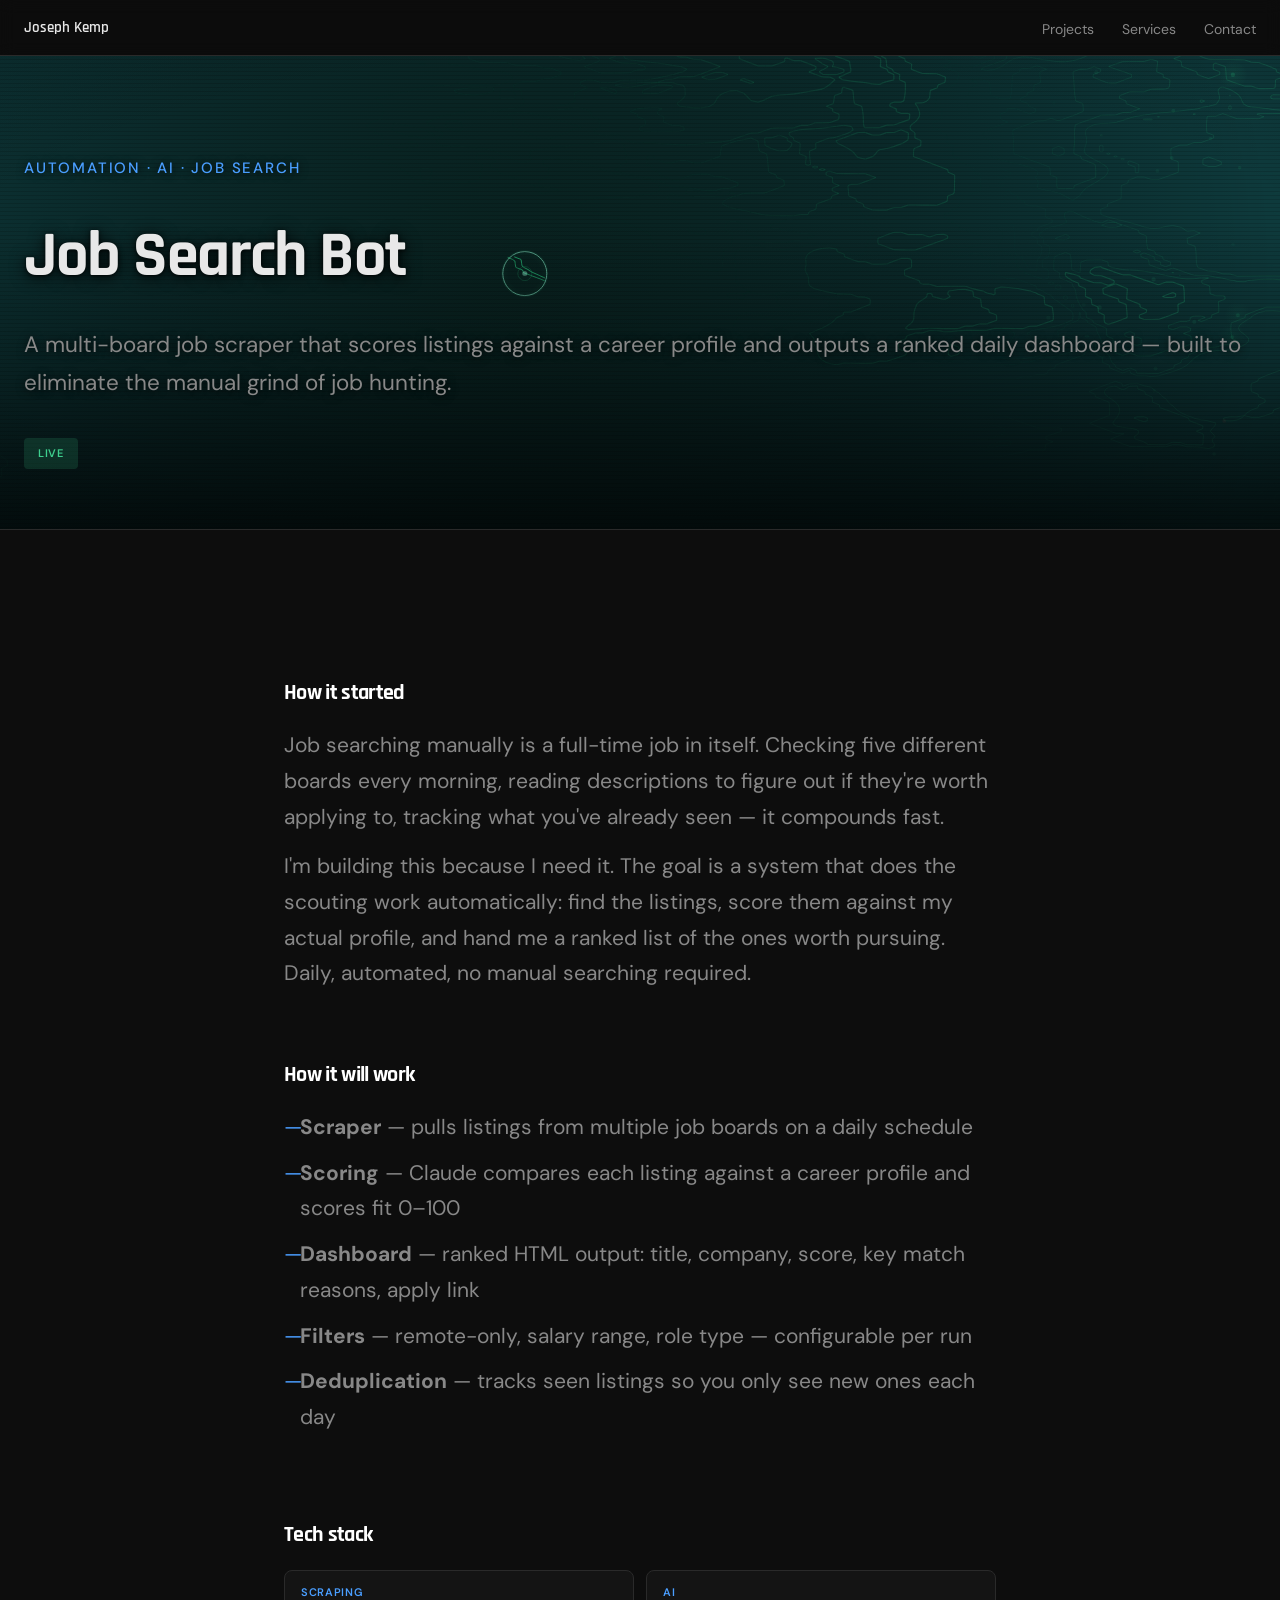
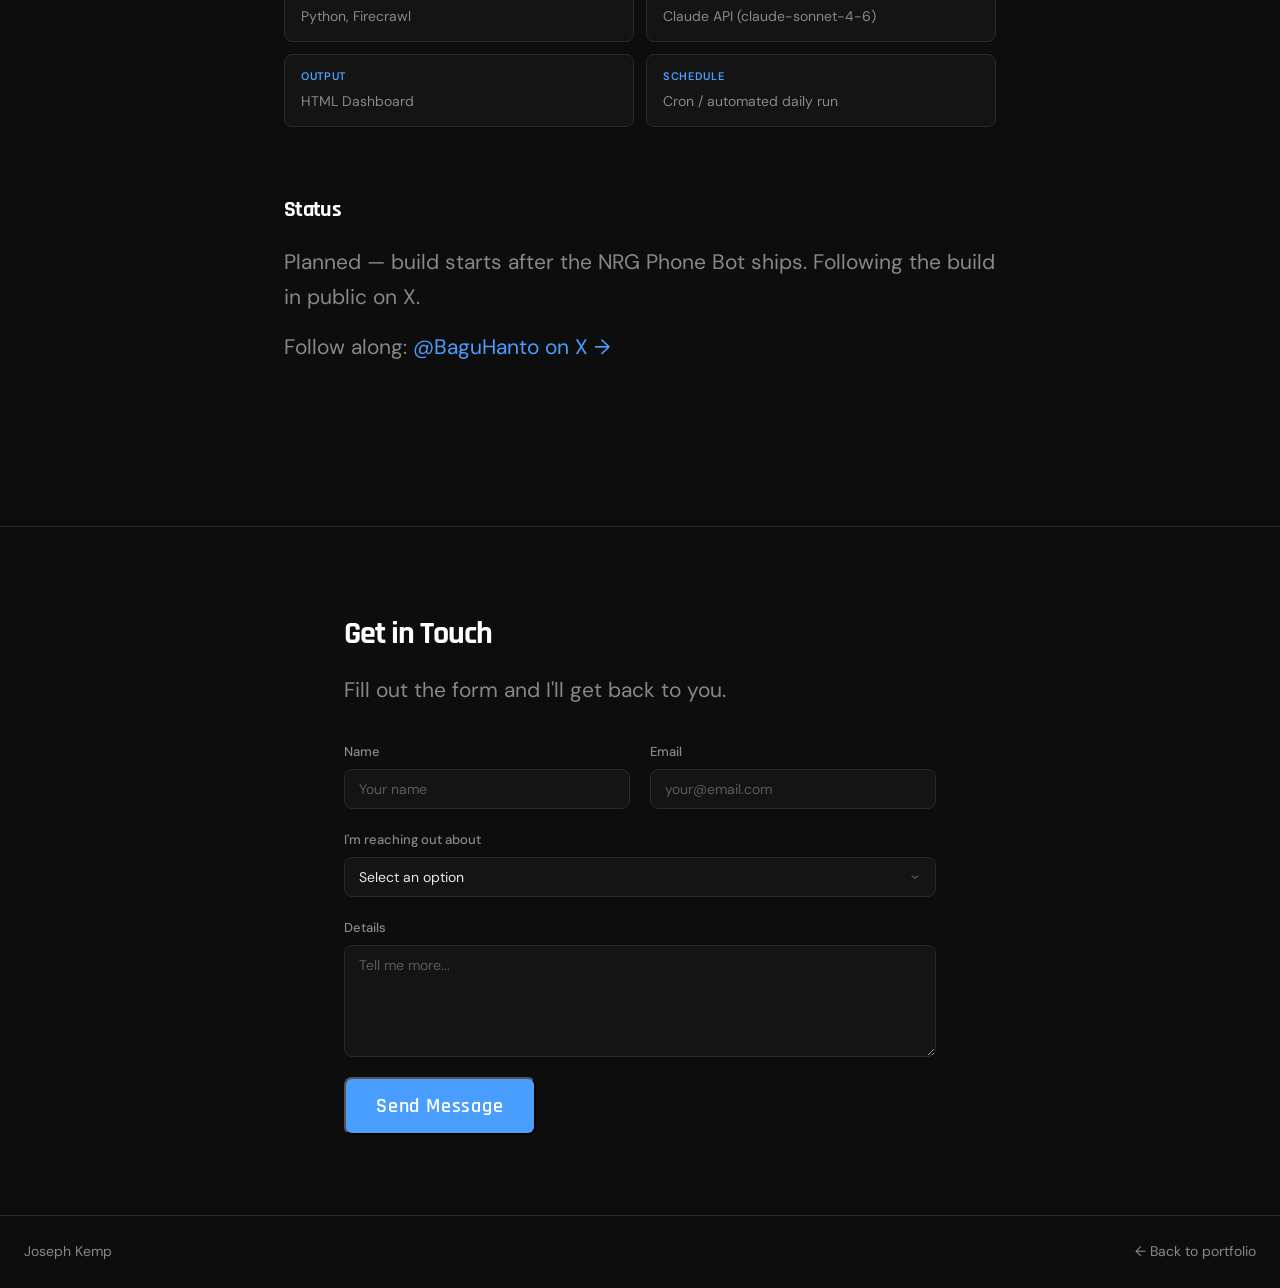
==== commit b5bf131e: "Update job search bot status to Live, add .gitignore Co-Authored-By: Claude Sonnet 4.6 <noreply@anth" ====
--- a/job-search-bot.html
+++ b/job-search-bot.html
@@ -31,7 +31,7 @@
       <h1>Job Search Bot</h1>
       <p class="hero-sub">A multi-board job scraper that scores listings against a career profile and outputs a ranked daily dashboard — built to eliminate the manual grind of job hunting.</p>
       <div class="hero-ctas">
-        <span class="badge-inline planned">Planned</span>
+        <span class="badge-inline live">Live</span>
       </div>
     </div>
   </section>
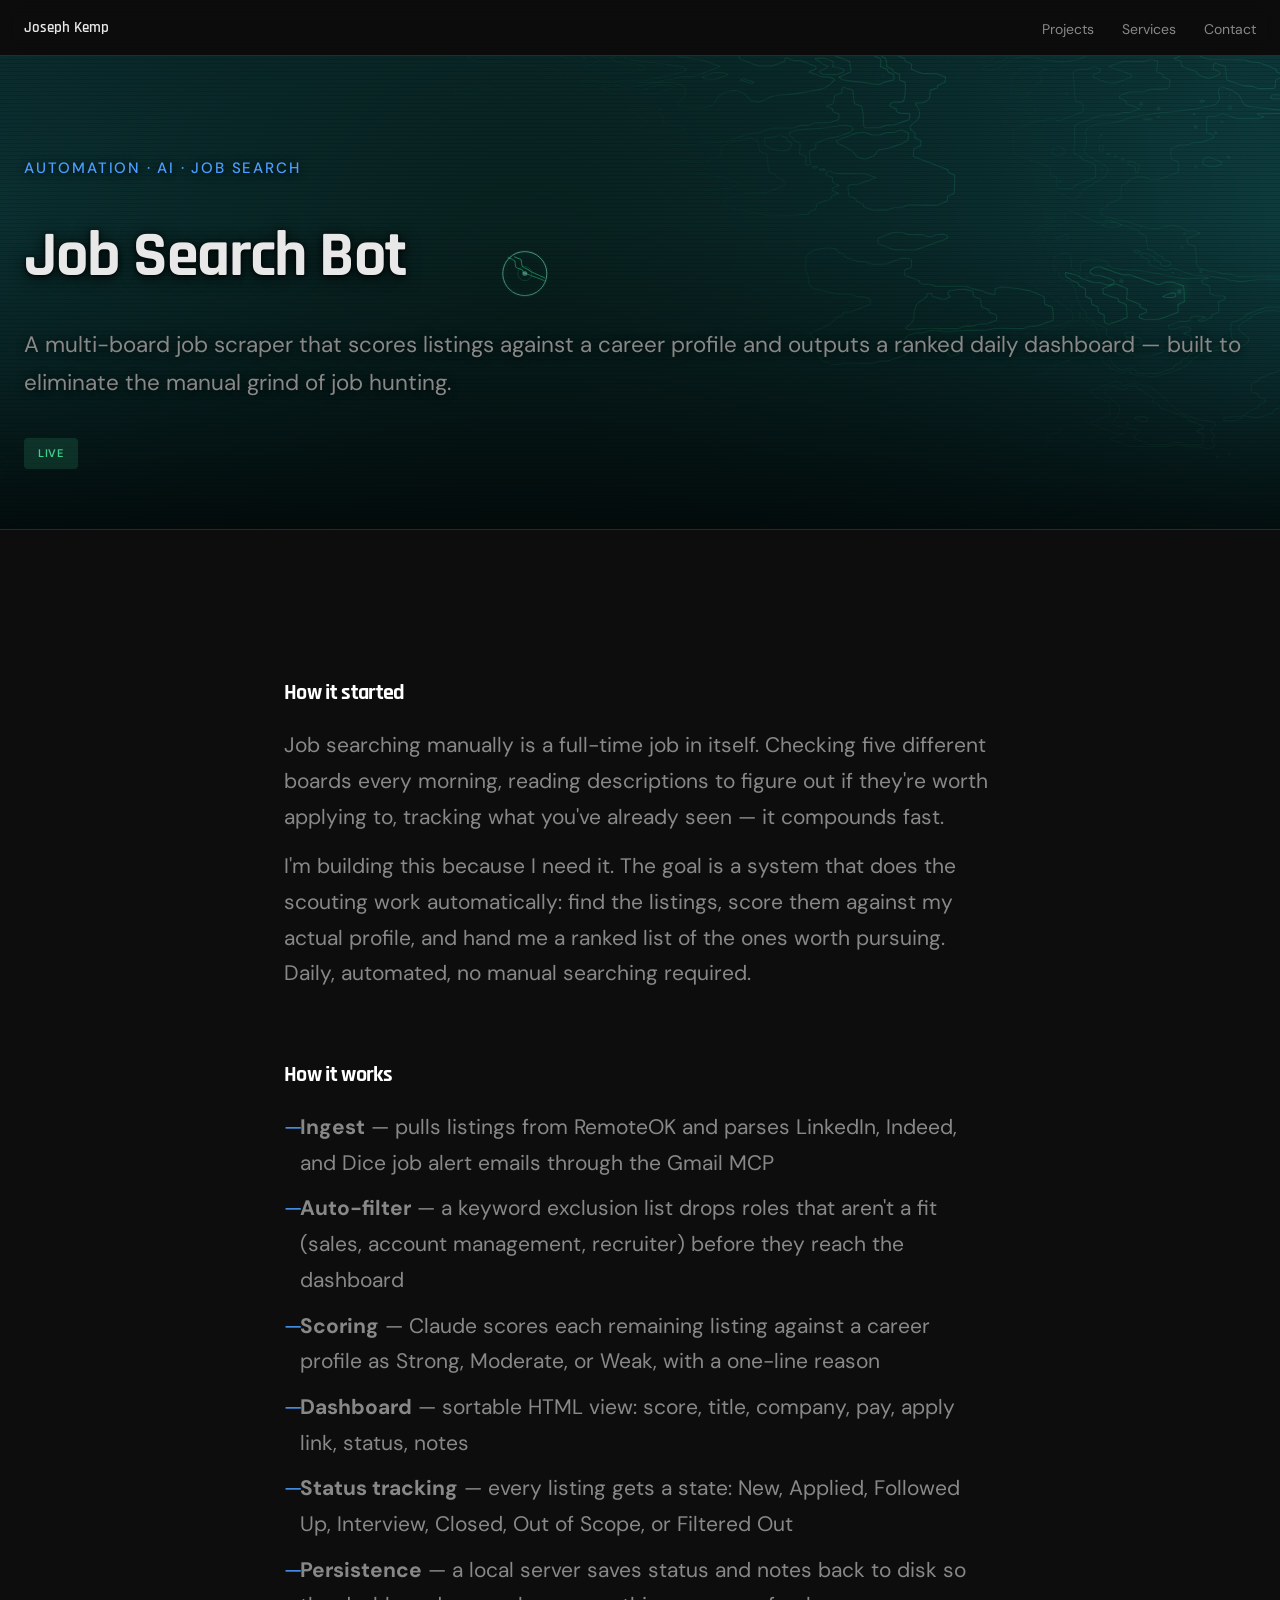
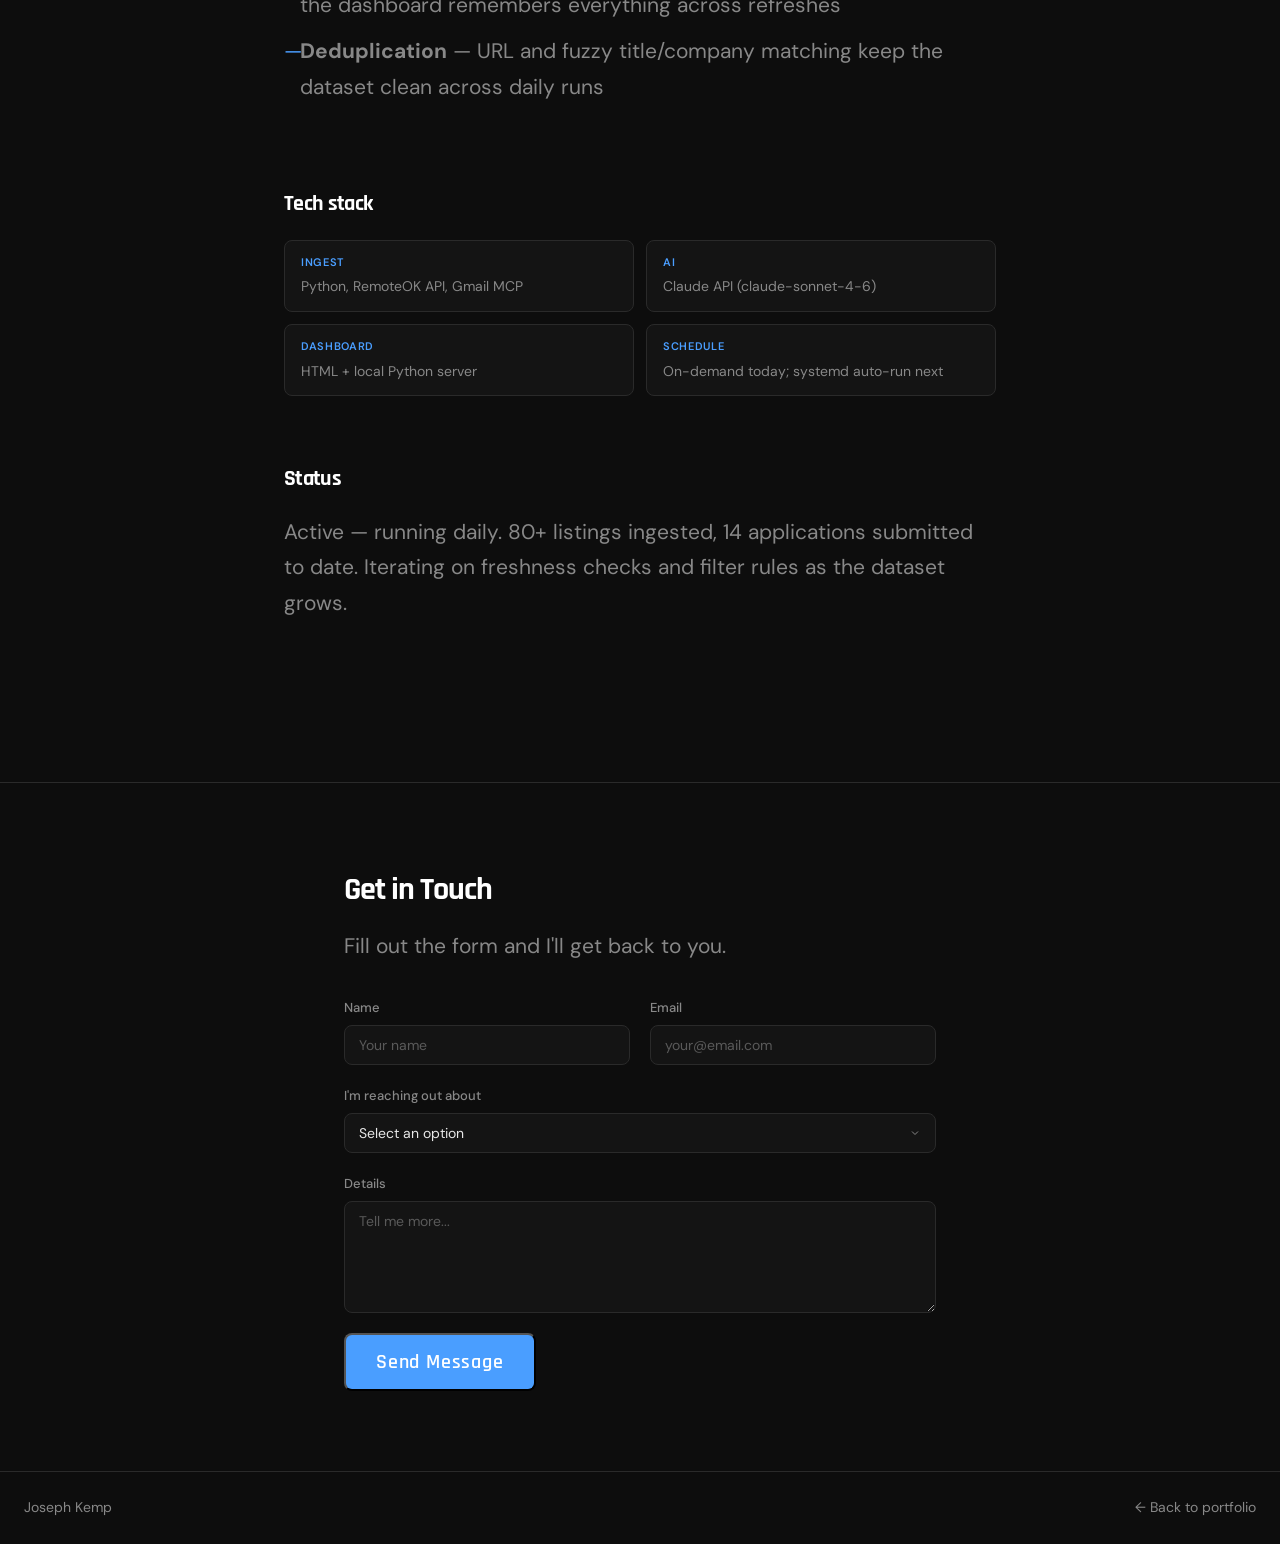
==== commit 90d811e0: "Job Search Bot page: flip to Live + update process copy Reflect actual implementation — RemoteOK + G" ====
--- a/job-search-bot.html
+++ b/job-search-bot.html
@@ -281,30 +281,31 @@
       </div>
 
       <div class="project-section">
-        <h2>How it will work</h2>
+        <h2>How it works</h2>
         <ul class="project-list">
-          <li><strong>Scraper</strong> — pulls listings from multiple job boards on a daily schedule</li>
-          <li><strong>Scoring</strong> — Claude compares each listing against a career profile and scores fit 0–100</li>
-          <li><strong>Dashboard</strong> — ranked HTML output: title, company, score, key match reasons, apply link</li>
-          <li><strong>Filters</strong> — remote-only, salary range, role type — configurable per run</li>
-          <li><strong>Deduplication</strong> — tracks seen listings so you only see new ones each day</li>
+          <li><strong>Ingest</strong> — pulls listings from RemoteOK and parses LinkedIn, Indeed, and Dice job alert emails through the Gmail MCP</li>
+          <li><strong>Auto-filter</strong> — a keyword exclusion list drops roles that aren't a fit (sales, account management, recruiter) before they reach the dashboard</li>
+          <li><strong>Scoring</strong> — Claude scores each remaining listing against a career profile as Strong, Moderate, or Weak, with a one-line reason</li>
+          <li><strong>Dashboard</strong> — sortable HTML view: score, title, company, pay, apply link, status, notes</li>
+          <li><strong>Status tracking</strong> — every listing gets a state: New, Applied, Followed Up, Interview, Closed, Out of Scope, or Filtered Out</li>
+          <li><strong>Persistence</strong> — a local server saves status and notes back to disk so the dashboard remembers everything across refreshes</li>
+          <li><strong>Deduplication</strong> — URL and fuzzy title/company matching keep the dataset clean across daily runs</li>
         </ul>
       </div>
 
       <div class="project-section">
         <h2>Tech stack</h2>
         <div class="stack-grid">
-          <div class="stack-item"><span class="stack-label">Scraping</span><span>Python, Firecrawl</span></div>
+          <div class="stack-item"><span class="stack-label">Ingest</span><span>Python, RemoteOK API, Gmail MCP</span></div>
           <div class="stack-item"><span class="stack-label">AI</span><span>Claude API (claude-sonnet-4-6)</span></div>
-          <div class="stack-item"><span class="stack-label">Output</span><span>HTML Dashboard</span></div>
-          <div class="stack-item"><span class="stack-label">Schedule</span><span>Cron / automated daily run</span></div>
+          <div class="stack-item"><span class="stack-label">Dashboard</span><span>HTML + local Python server</span></div>
+          <div class="stack-item"><span class="stack-label">Schedule</span><span>On-demand today; systemd auto-run next</span></div>
         </div>
       </div>
 
       <div class="project-section">
         <h2>Status</h2>
-        <p>Planned — build starts after the NRG Phone Bot ships. Following the build in public on X.</p>
-        <p>Follow along: <a href="https://x.com/BaguHanto" target="_blank" rel="noopener">@BaguHanto on X →</a></p>
+        <p>Active — running daily. 80+ listings ingested, 14 applications submitted to date. Iterating on freshness checks and filter rules as the dataset grows.</p>
       </div>
     </div>
   </section>
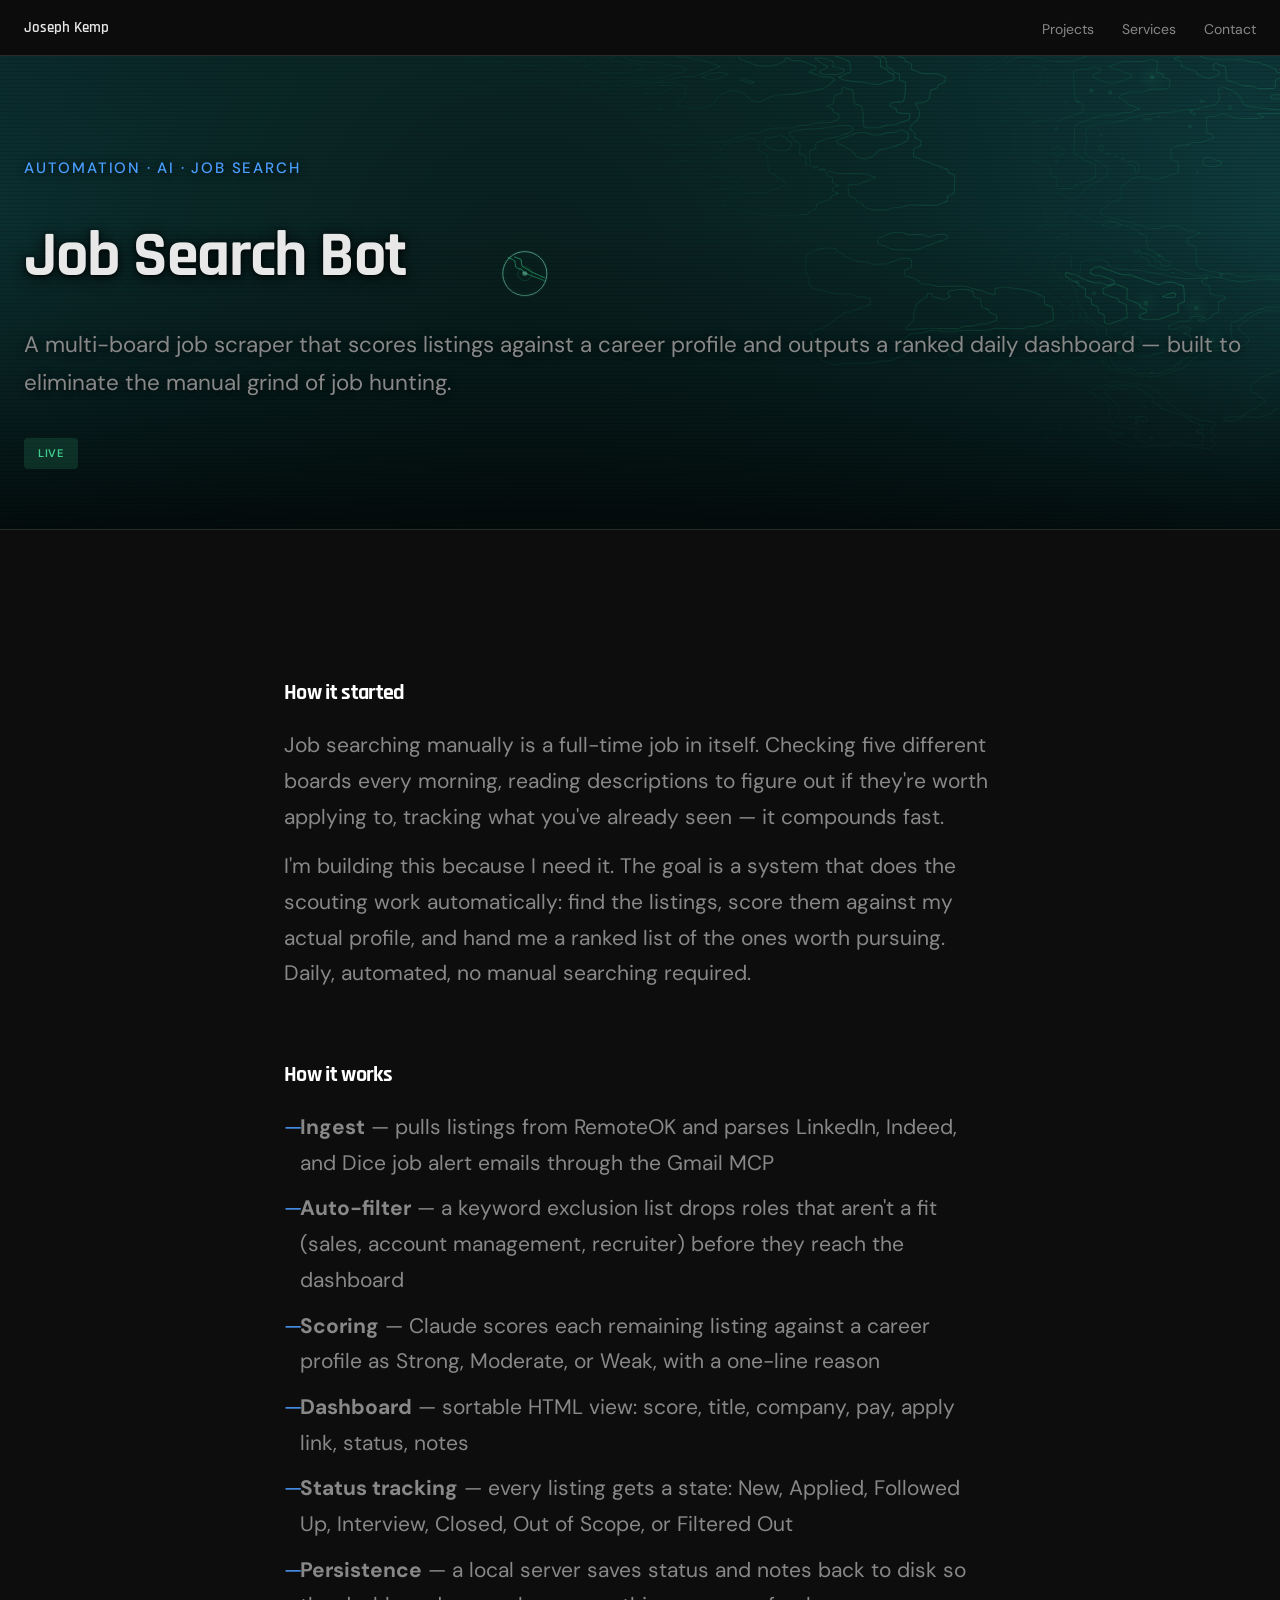
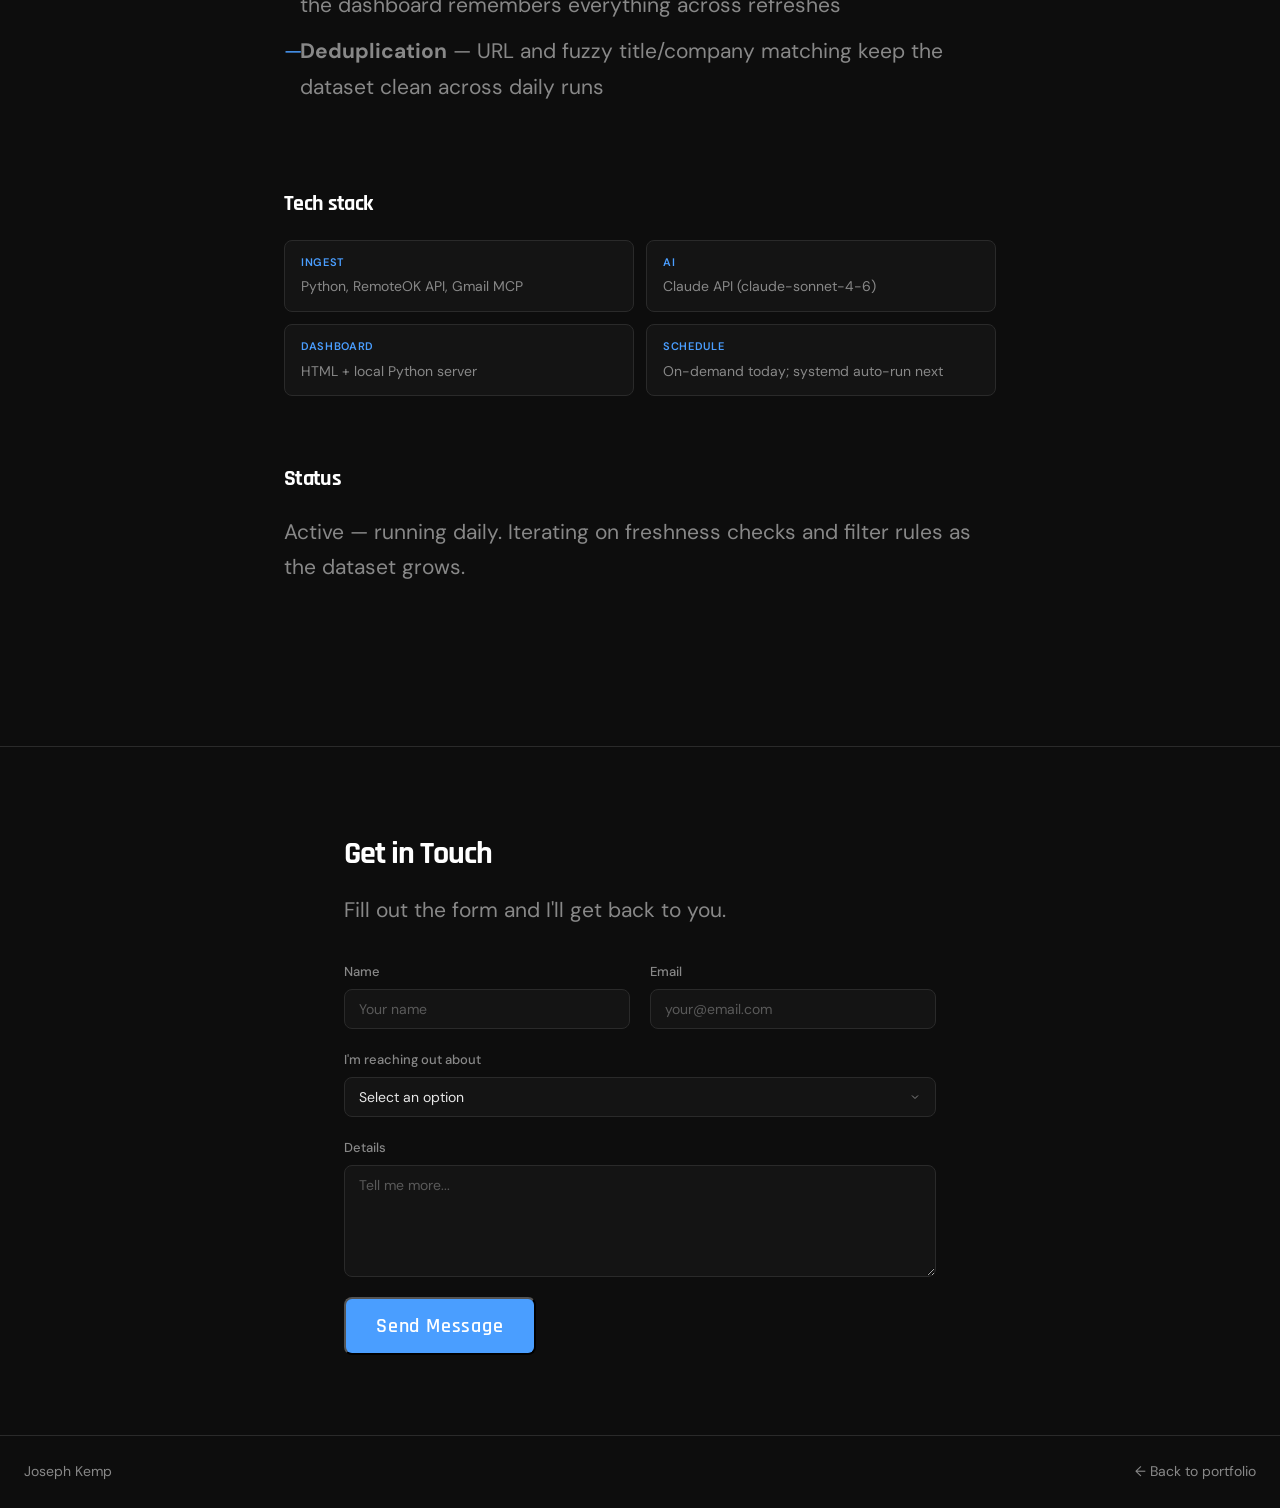
==== commit 04838888: "Job Search Bot stub — remove hardcoded counts Counts go stale fast. Strip the listings/apps numbers " ====
--- a/job-search-bot.html
+++ b/job-search-bot.html
@@ -305,7 +305,7 @@
 
       <div class="project-section">
         <h2>Status</h2>
-        <p>Active — running daily. 80+ listings ingested, 14 applications submitted to date. Iterating on freshness checks and filter rules as the dataset grows.</p>
+        <p>Active — running daily. Iterating on freshness checks and filter rules as the dataset grows.</p>
       </div>
     </div>
   </section>
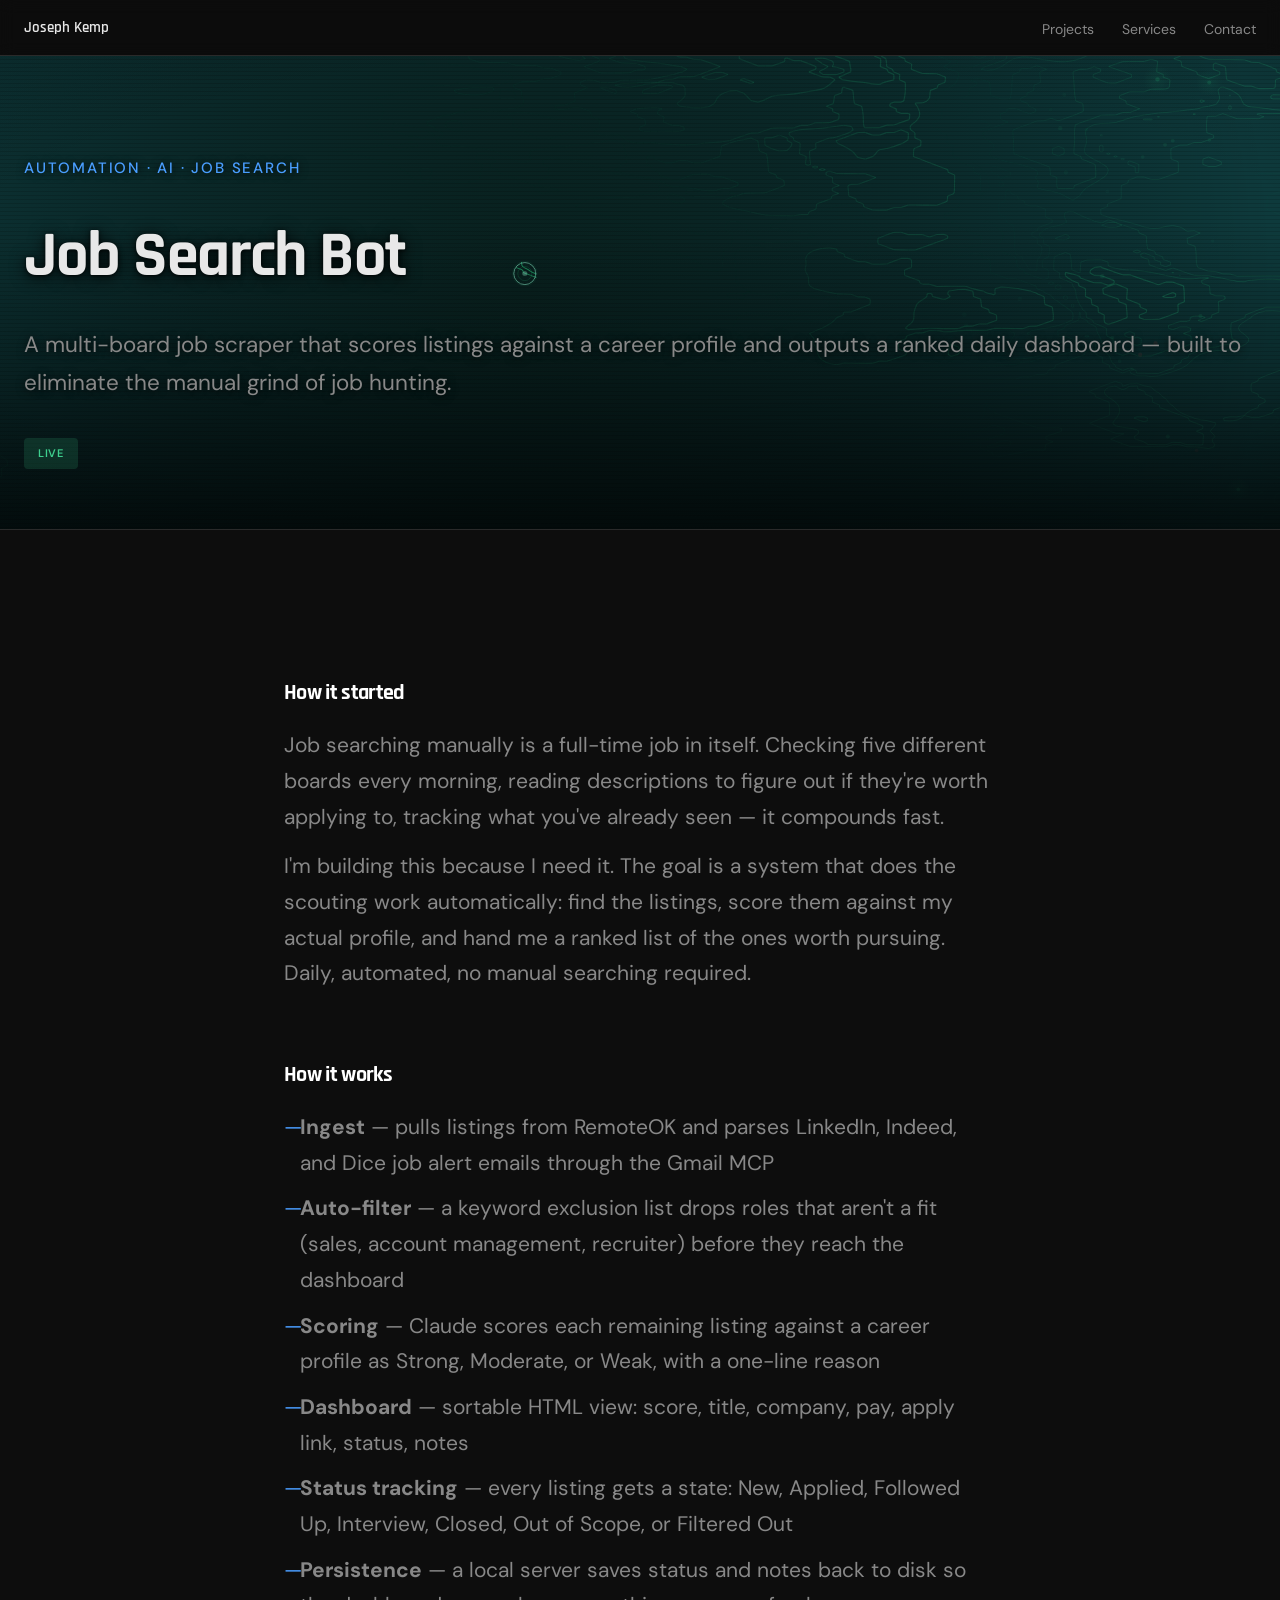
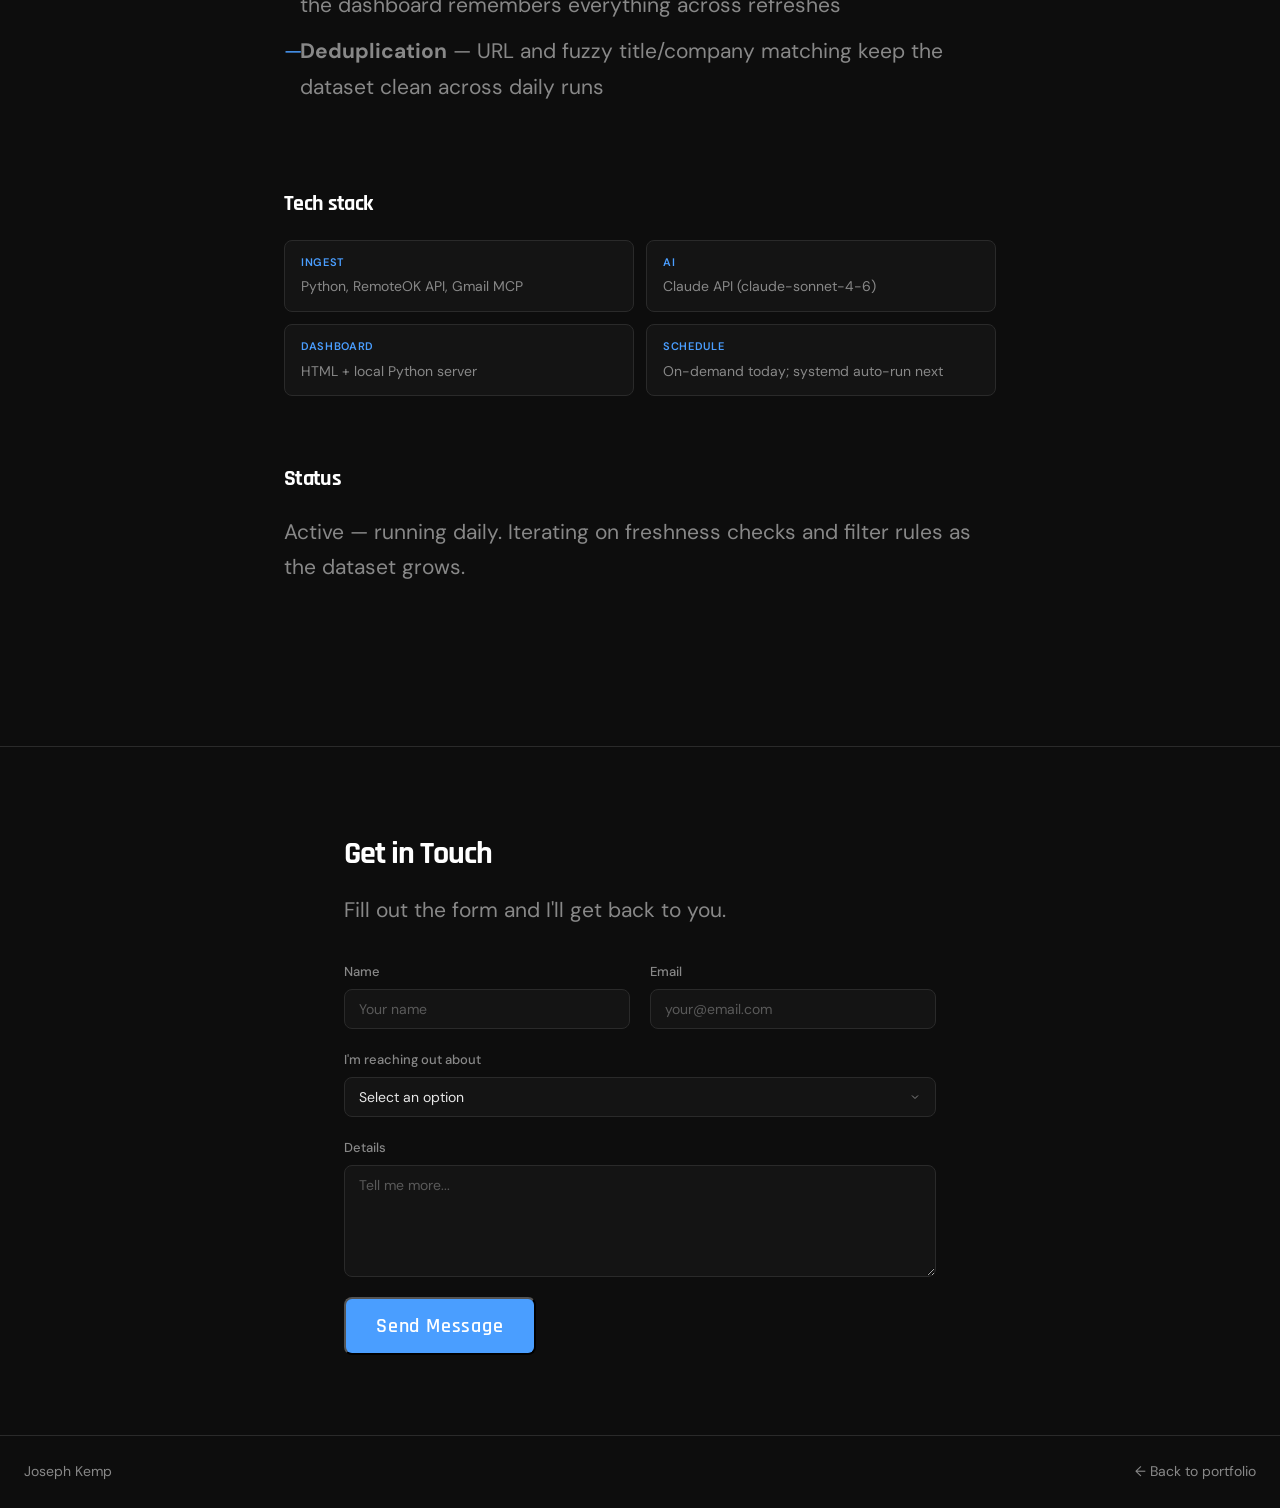
==== commit d075ed38: "analytics: GoatCounter on all 6 portfolio pages Sends pageviews to josephkempdev.goatcounter.com.  C" ====
--- a/job-search-bot.html
+++ b/job-search-bot.html
@@ -5,6 +5,8 @@
   <meta name="viewport" content="width=device-width, initial-scale=1.0" />
   <title>Job Search Bot</title>
   <link rel="stylesheet" href="style.css" />
+  <script data-goatcounter="https://josephkempdev.goatcounter.com/count"
+          async src="//gc.zgo.at/count.js"></script>
 </head>
 <body>
 
